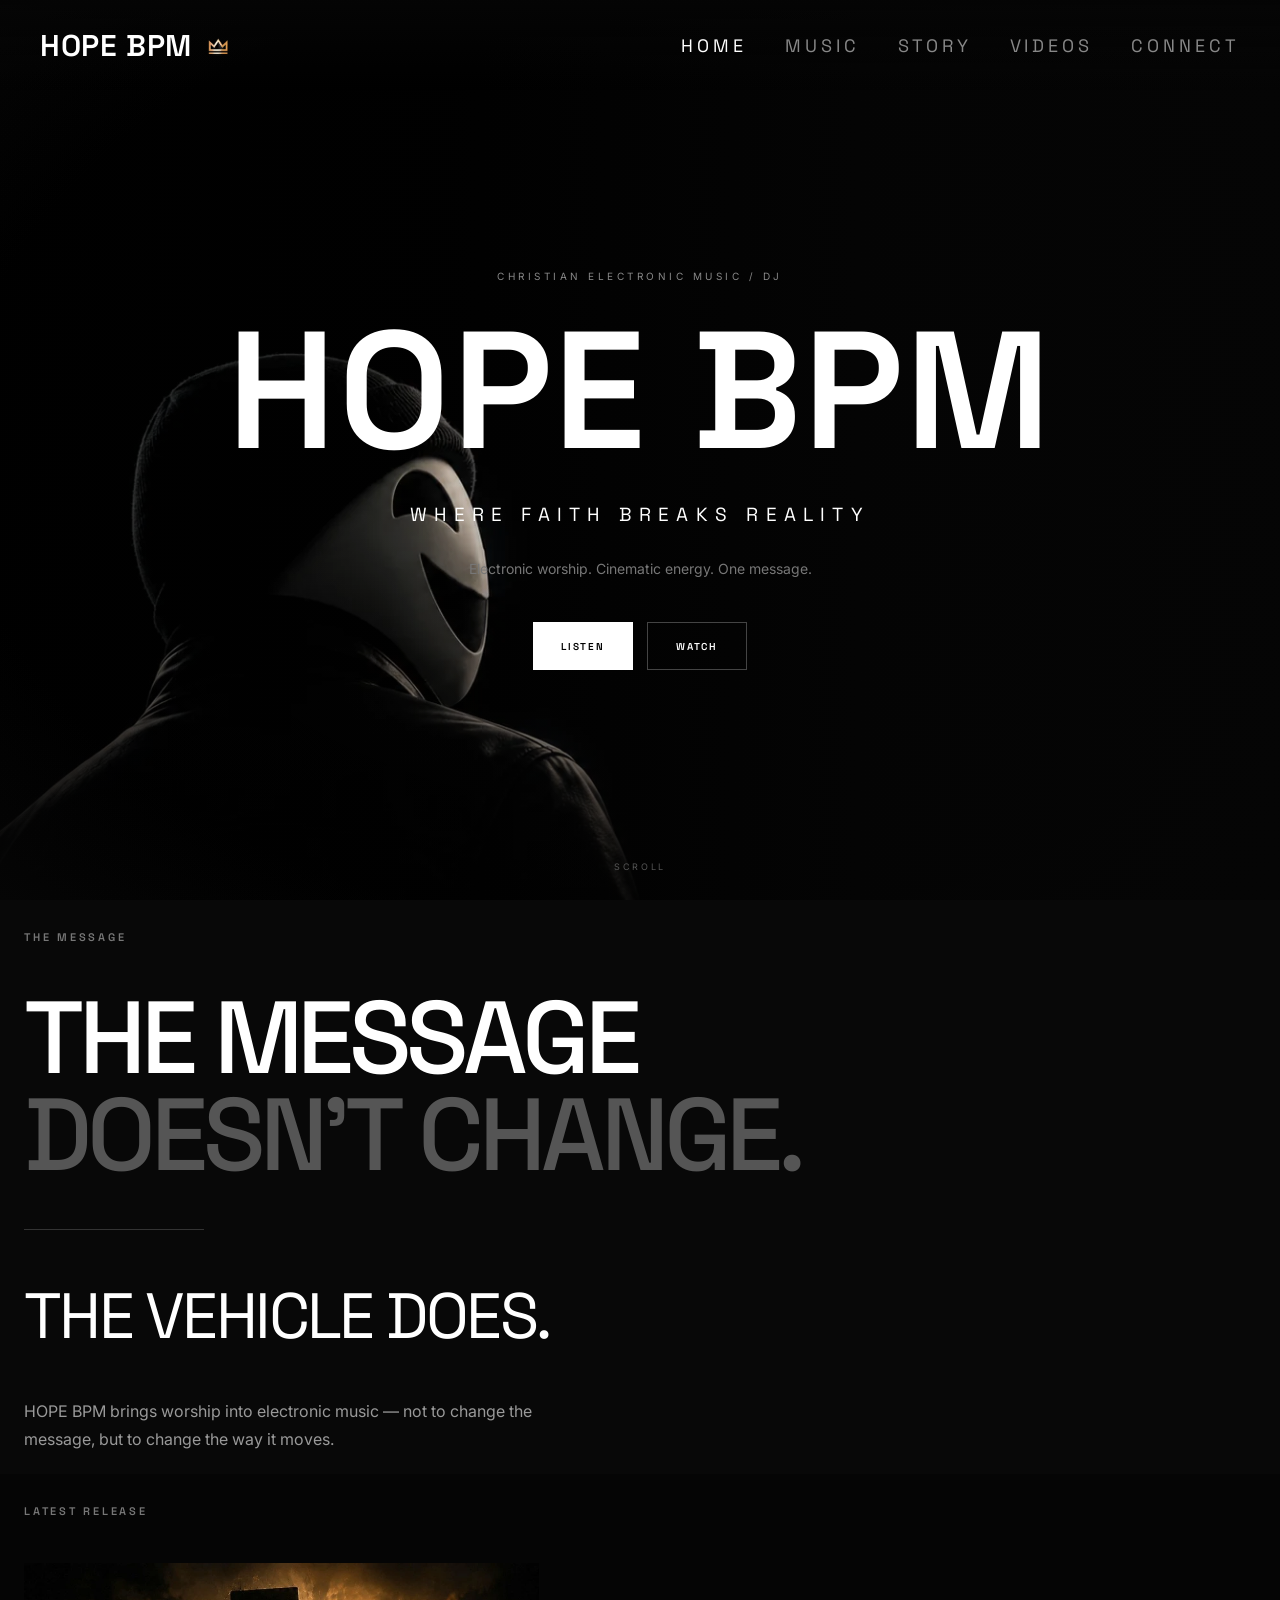
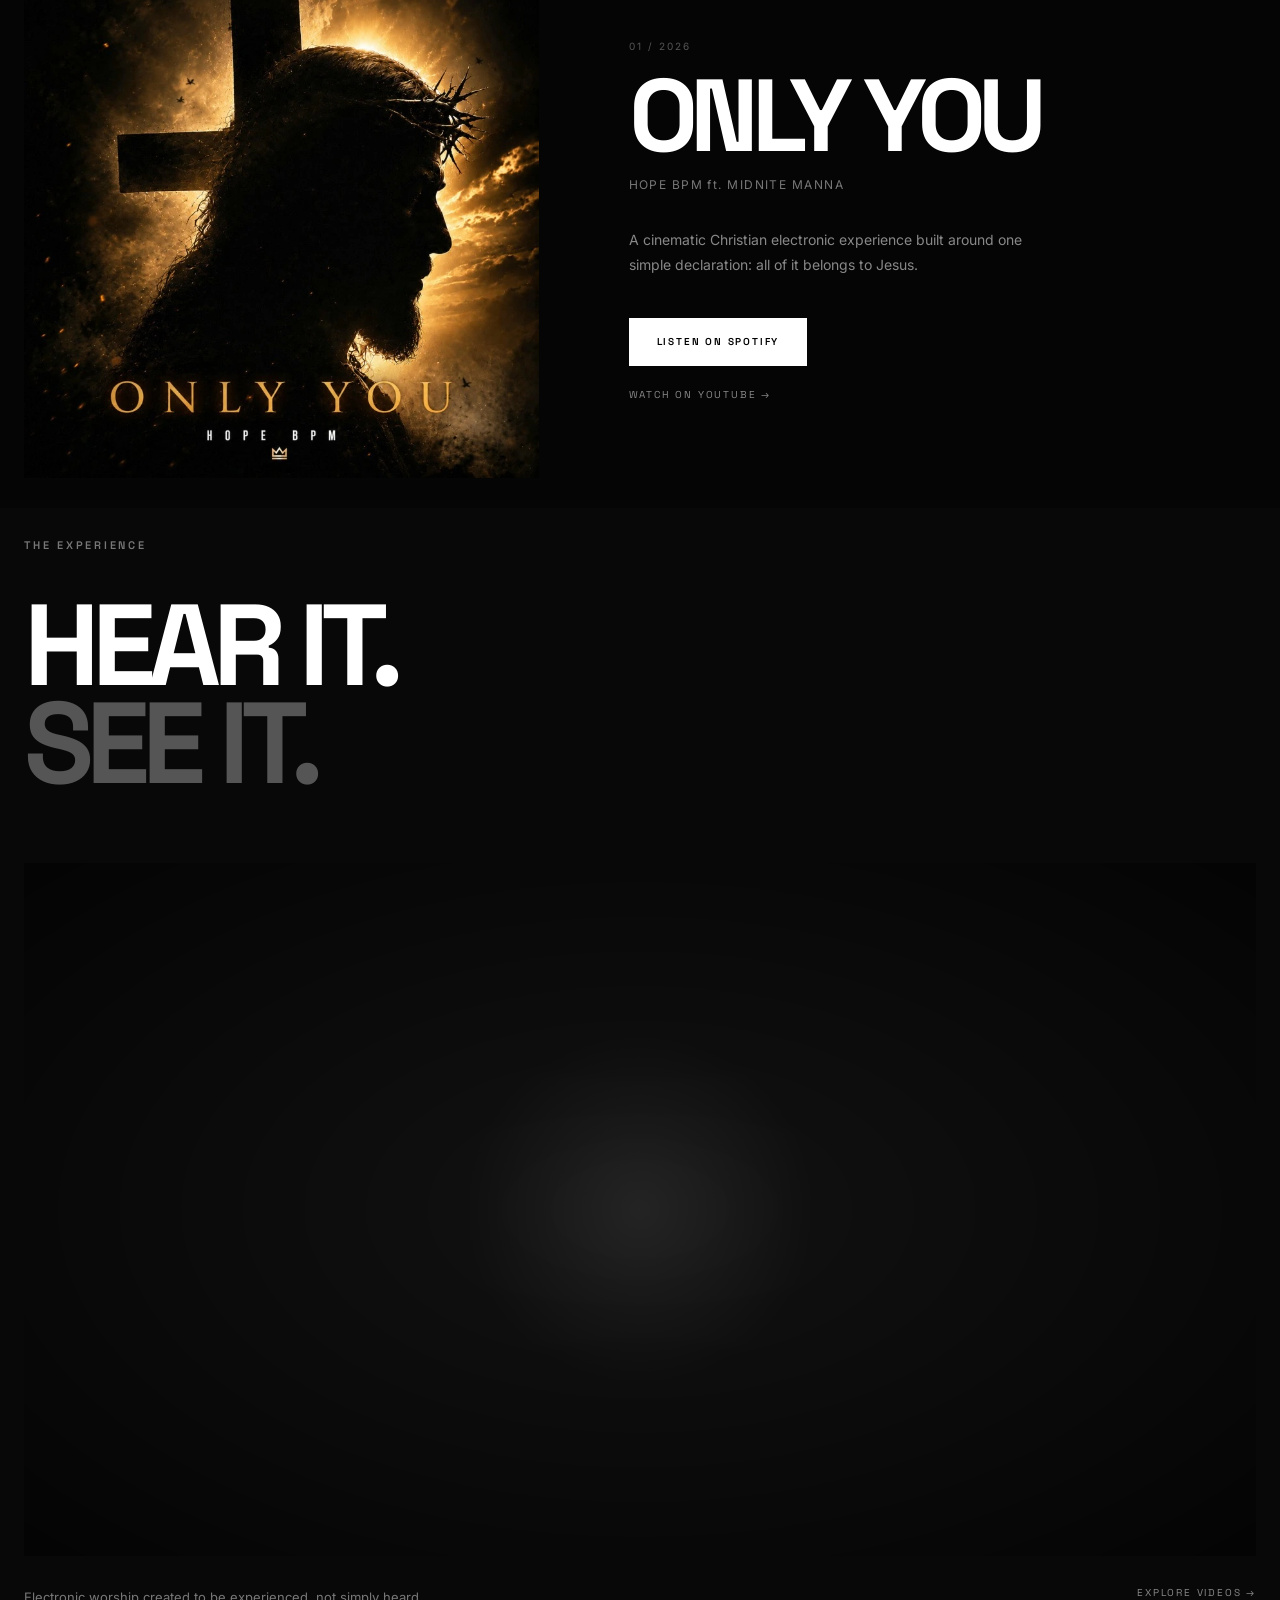
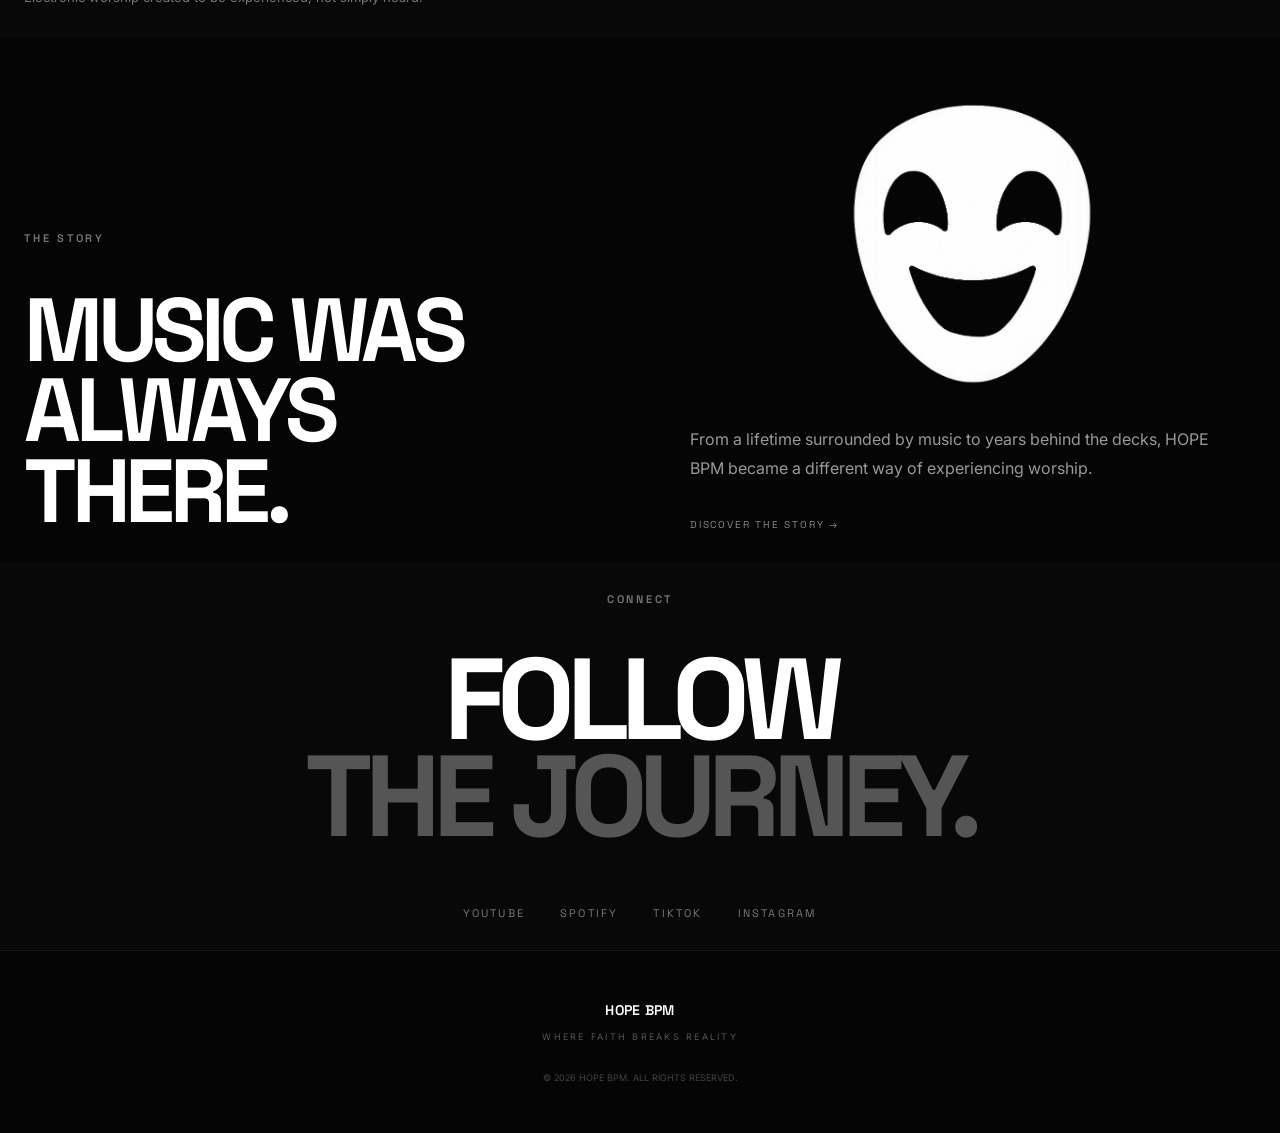
==== index.html @ 5310c04e "Update index.html" ====
<!DOCTYPE html>
<html lang="en">

<head>

    <meta charset="UTF-8">

    <meta name="viewport" content="width=device-width, initial-scale=1.0">

    <title>HOPE BPM | Christian Electronic Music & DJ</title>

    <meta
        name="description"
        content="HOPE BPM is a Christian electronic music artist and DJ blending worship, house and cinematic electronic music. Where Faith Breaks Reality."
    >

    <meta
        name="robots"
        content="index, follow"
    >

    <link
        rel="canonical"
        href="https://hopebpm.pages.dev/"
    >


    <!-- =====================================================
         OPEN GRAPH
         ===================================================== -->

    <meta
        property="og:title"
        content="HOPE BPM | Where Faith Breaks Reality"
    >

    <meta
        property="og:description"
        content="Christian electronic music, worship and house music by HOPE BPM."
    >

    <meta
        property="og:type"
        content="website"
    >

    <meta
        property="og:url"
        content="https://hopebpm.pages.dev/"
    >


    <!-- =====================================================
         TWITTER / X
         ===================================================== -->

    <meta
        name="twitter:card"
        content="summary_large_image"
    >

    <meta
        name="twitter:title"
        content="HOPE BPM | Where Faith Breaks Reality"
    >

    <meta
        name="twitter:description"
        content="Christian electronic music, worship and house music by HOPE BPM."
    >


    <!-- =====================================================
         CSS
         ===================================================== -->

    <link
        rel="stylesheet"
        href="css/style.css"
    >

</head>


<body>


    <!-- =====================================================
         NAVIGATION
         ===================================================== -->

    <header class="site-header">


<a
    href="/"
    class="logo"
    aria-label="HOPE BPM Home"
>
    HOPE BPM
    <img
        src="assets/hope-bpm-jesus-crown.webp"
        alt=""
        style="
            width:24px;
            height:24px;
            object-fit:contain;
            display:inline-block;
            vertical-align:middle;
            margin-left:6px;
        "
    >
</a>


        <button
            class="menu-toggle"
            aria-label="Open navigation"
            aria-expanded="false"
            type="button"
        >

            <span></span>
            <span></span>

        </button>


        <nav
            class="main-nav"
            aria-label="Main navigation"
        >

            <a
                href="/"
                class="active"
            >
                HOME
            </a>

            <a href="/music/">
                MUSIC
            </a>

            <a href="/story/">
                STORY
            </a>

            <a href="/videos/">
                VIDEOS
            </a>

            <a href="/connect/">
                CONNECT
            </a>

        </nav>

    </header>



    <main>


        <!-- =====================================================
             HERO
             ===================================================== -->

        <section class="hero">


            <img
                src="hope-bpm-hero.webp"
                alt="HOPE BPM masked electronic music artist"
                class="hero-visual"
            >


            <div
                class="hero-background"
                aria-hidden="true"
            ></div>


            <div class="hero-content">


                <p class="eyebrow">
                    CHRISTIAN ELECTRONIC MUSIC / DJ
                </p>


                <h1>
                    HOPE BPM
                </h1>


                <p class="tagline">
                    WHERE FAITH BREAKS REALITY
                </p>


                <p class="hero-description">
                    Electronic worship. Cinematic energy.
                    One message.
                </p>


                <div class="hero-buttons">


                    <!-- LISTEN -->

                    <a
                        href="/music/"
                        class="button button-primary"
                    >
                        LISTEN
                    </a>


                    <!-- WATCH -->

                    <a
                        href="/videos/"
                        class="button button-outline"
                    >
                        WATCH
                    </a>


                </div>


            </div>


            <div
                class="hero-scroll"
                aria-hidden="true"
            >
                SCROLL
            </div>


        </section>



        <!-- =====================================================
             MESSAGE
             ===================================================== -->

        <section
            class="message-section section"
            style="padding-top:30px; padding-bottom:20px;"
        >


            <div class="section-inner">


                <p class="section-label">
                    THE MESSAGE
                </p>


                <h2>

                    THE MESSAGE<br>

                    <span>
                        DOESN'T CHANGE.
                    </span>

                </h2>


                <div
                    class="message-line"
                    aria-hidden="true"
                ></div>


                <h3>
                    THE VEHICLE DOES.
                </h3>


                <p class="section-text">

                    HOPE BPM brings worship into electronic music —
                    not to change the message, but to change the way
                    it moves.

                </p>


            </div>


        </section>



        <!-- =====================================================
             LATEST RELEASE
             ===================================================== -->

        <section
            class="release-section section"
            style="padding-top:30px; padding-bottom:30px;"
        >


            <div class="section-inner">


                <p class="section-label">
                    LATEST RELEASE
                </p>


                <div class="release-grid">


                    <!-- ARTWORK -->

                    <div class="release-artwork">


                        <img
                            src="assets/only-you-cover.webp"
                            alt="Only You — HOPE BPM ft. Midnite Manna"
                            class="release-cover"
                        >


                    </div>



                    <!-- RELEASE INFORMATION -->

                    <div class="release-info">


                        <p class="release-number">
                            01 / 2026
                        </p>


                        <h2>
                            ONLY YOU
                        </h2>


                        <p class="artist">
                            HOPE BPM ft. MIDNITE MANNA
                        </p>


                        <p class="release-description">

                            A cinematic Christian electronic
                            experience built around one simple
                            declaration: all of it belongs to Jesus.

                        </p>


                        <div class="release-buttons">


                            <!-- SPOTIFY -->

                            <a
                                href="https://open.spotify.com/track/3G3CErrX5oCJAejgrnMX9i?si=aa01a2510d1143c2"
                                class="button button-primary"
                                target="_blank"
                                rel="noopener noreferrer"
                            >
                                LISTEN ON SPOTIFY
                            </a>


                            <!-- YOUTUBE -->

                            <a
                                href="https://youtu.be/Y-ALZx9-9PI?si=gQKbE9g3-M5BTqEZ"
                                class="text-link"
                                target="_blank"
                                rel="noopener noreferrer"
                            >
                                WATCH ON YOUTUBE →
                            </a>


                        </div>


                    </div>


                </div>


            </div>


        </section>



        <!-- =====================================================
             THE EXPERIENCE
             ===================================================== -->

        <section
            class="experience-section section"
            style="padding-top:30px; padding-bottom:30px;"
        >


            <div class="section-inner">


                <p class="section-label">
                    THE EXPERIENCE
                </p>


                <h2>

                    HEAR IT.<br>

                    <span>
                        SEE IT.
                    </span>

                </h2>


                <!-- YOUTUBE VIDEO -->

                <div class="video-placeholder">


                    <iframe
                        src="https://www.youtube.com/embed/hR-oKA18n1s"
                        title="HOPE BPM — Christian Electronic Music"
                        loading="lazy"
                        allow="accelerometer; autoplay; clipboard-write; encrypted-media; gyroscope; picture-in-picture; web-share"
                        allowfullscreen
                    ></iframe>


                </div>


                <div class="experience-footer">


                    <p>

                        Electronic worship created to be experienced,
                        not simply heard.

                    </p>


                    <a
                        href="/videos/"
                        class="text-link"
                    >
                        EXPLORE VIDEOS →
                    </a>


                </div>


            </div>


        </section>



        <!-- =====================================================
             STORY
             ===================================================== -->

        <section
            class="story-section section"
            style="padding-top:30px; padding-bottom:30px;"
        >


            <div class="section-inner story-inner">


                <div>


                    <p class="section-label">
                        THE STORY
                    </p>


                    <h2>

                        MUSIC WAS<br>
                        ALWAYS THERE.

                    </h2>


                </div>



                <div>
<!-- HOPE BPM MASK -->

<div style="text-align:center; margin:30px 0;">

    <a
        href="https://hopebpm.pages.dev/story/"
        style="display:inline-block;"
    >

        <img
            src="assets/hope-bpm-mask.webp"
            alt="HOPE BPM — Where Faith Breaks Reality"
            style="
                display:block;
                width:min(250px,45vw);
                height:auto;
                margin:0 auto;
            "
        >

    </a>

</div>

                    <p class="section-text">

                        From a lifetime surrounded by music to years
                        behind the decks, HOPE BPM became a different
                        way of experiencing worship.

                    </p>


                    <a
                        href="/story/"
                        class="text-link"
                    >
                        DISCOVER THE STORY →
                    </a>


                </div>


            </div>


        </section>



        <!-- =====================================================
             CONNECT
             ===================================================== -->

        <section
            class="connect-section section"
            style="padding-top:30px; padding-bottom:30px;"
        >


            <div class="section-inner connect-inner">


                <p class="section-label">
                    CONNECT
                </p>


                <h2>

                    FOLLOW<br>

                    <span>
                        THE JOURNEY.
                    </span>

                </h2>


                <div class="social-links">


                    <!-- YOUTUBE -->

                    <a
                        href="https://www.youtube.com/@HOPEBPM"
                        target="_blank"
                        rel="noopener noreferrer"
                    >
                        YOUTUBE
                    </a>


                    <!-- SPOTIFY -->

                    <a
                        href="https://open.spotify.com/artist/2x2V0sMJoxNYOZyzeQEmHp?si=khXUYtJ6Tge4dI5YdxrxMQ"
                        target="_blank"
                        rel="noopener noreferrer"
                    >
                        SPOTIFY
                    </a>


                    <!-- TIKTOK -->

                    <a
                        href="https://www.tiktok.com/@hopebpm"
                        target="_blank"
                        rel="noopener noreferrer"
                    >
                        TIKTOK
                    </a>


                    <!-- INSTAGRAM -->

                    <a
                        href="https://www.instagram.com/hopebpm"
                        target="_blank"
                        rel="noopener noreferrer"
                    >
                        INSTAGRAM
                    </a>


                </div>


            </div>


        </section>


    </main>



    <!-- =====================================================
         FOOTER
         ===================================================== -->

    <footer class="site-footer">


        <div class="footer-logo">
            HOPE BPM
        </div>


        <p>
            WHERE FAITH BREAKS REALITY
        </p>


        <span>
            © 2026 HOPE BPM. ALL RIGHTS RESERVED.
        </span>


    </footer>



    <!-- =====================================================
         JAVASCRIPT
         ===================================================== -->

    <script src="js/main.js"></script>


</body>

</html>
---- css/style.css ----
/* =========================================================
   HOPE BPM — V1
   WHERE FAITH BREAKS REALITY
   ========================================================= */


/* =========================================================
   FONTS
   ========================================================= */

@import url('https://fonts.googleapis.com/css2?family=Inter:wght@300;400;500;600;700;800&family=Space+Grotesk:wght@300;400;500;600;700&display=swap');


/* =========================================================
   RESET
   ========================================================= */

* {
    margin: 0;
    padding: 0;
    box-sizing: border-box;
}

html {
    scroll-behavior: smooth;
}

body {
    background: #050505;
    color: #ffffff;
    font-family: "Inter", sans-serif;
    overflow-x: hidden;
}

img {
    max-width: 100%;
    display: block;
}

a {
    color: inherit;
    text-decoration: none;
}

button {
    font-family: inherit;
}


/* =========================================================
   VARIABLES
   ========================================================= */

:root {

    --black: #050505;
    --white: #ffffff;
    --gray: #9a9a9a;
    --dark-gray: #151515;

    --max-width: 1280px;

    --spacing-section: clamp(100px, 12vw, 190px);

    /* Universal web font */
    --brand-font: "Space Grotesk", sans-serif;
}


/* =========================================================
   BRAND
   ========================================================= */

.brand-name {

    font-family: var(--brand-font);

    font-weight: 600;

    letter-spacing: 0.02em;

    text-transform: uppercase;
}


/* =========================================================
   GLOBAL SECTIONS
   ========================================================= */

.section {

    padding: var(--spacing-section) 24px;

}

.section-inner {

    width: min(100%, var(--max-width));

    margin: 0 auto;

}

.section-label {

    font-family: "Space Grotesk", sans-serif;

    font-size: 11px;

    letter-spacing: 0.25em;

    font-weight: 600;

    color: #777;

    margin-bottom: 45px;

}

.section-text {

    max-width: 520px;

    color: #999;

    font-size: 16px;

    line-height: 1.8;

}


/* =========================================================
   HEADER
   ========================================================= */

.site-header {

    position: fixed;

    top: 0;
    left: 0;

    width: 100%;

    height: 90px;

    padding: 0 40px;

    display: flex;

    align-items: center;

    justify-content: space-between;

    z-index: 1000;

    background:
        linear-gradient(
            to bottom,
            rgba(5,5,5,0.85),
            transparent
        );
}


/* LOGO */

.logo {

    font-family: var(--brand-font);

    font-size: 30px;

    font-weight: 600;

    letter-spacing: 0.02em;

    white-space: nowrap;

}


/* NAVIGATION */

.main-nav {

    display: flex;

    gap: 38px;

}

.main-nav a {

    font-family: "Space Grotesk", sans-serif;

    font-size: 18px;

    letter-spacing: 0.22em;

    color: #888;

    transition:
        color 0.3s ease,
        opacity 0.3s ease;

}

.main-nav a:hover,
.main-nav a.active {

    color: #ffffff;

}


/* =========================================================
   MOBILE MENU
   ========================================================= */

.menu-toggle {

    display: none;

    background: none;

    border: none;

    cursor: pointer;

}

.menu-toggle span {

    display: block;

    width: 25px;

    height: 1px;

    background: white;

    margin: 6px 0;

}


/* =========================================================
   HERO
   ========================================================= */

.hero {

    position: relative;

    min-height: 100vh;

    display: flex;

    align-items: center;

    justify-content: center;

    text-align: center;

    overflow: hidden;

    background: #050505;

}


/* =========================================================
   HERO IMAGE
   ========================================================= */

.hero-visual {

    position: absolute;

    top: 0;
    left: 0;

    width: 100%;
    height: 100%;

    object-fit: cover;

    object-position: left center;

    z-index: 0;

    opacity: 0.95;

    pointer-events: none;

}


/* =========================================================
   HERO OVERLAY
   ========================================================= */

.hero-background {

    position: absolute;

    inset: 0;

    z-index: 1;

    background:

        linear-gradient(
            90deg,
            rgba(5,5,5,0.05) 0%,
            rgba(5,5,5,0.15) 35%,
            rgba(5,5,5,0.82) 68%,
            rgba(5,5,5,0.98) 100%
        ),

        radial-gradient(
            ellipse at center,
            transparent 20%,
            rgba(0,0,0,0.75) 75%,
            #050505 100%
        );

    pointer-events: none;

}


/* =========================================================
   HERO CONTENT
   ========================================================= */

.hero-content {

    position: relative;

    z-index: 3;

    padding: 120px 20px 80px;

}

.eyebrow {

    font-size: 10px;

    letter-spacing: 0.35em;

    color: #888;

    margin-bottom: 30px;

}


/* =========================================================
   HERO WORDMARK
   ========================================================= */

.hero h1 {

    font-family: "Space Grotesk", sans-serif;

    font-size: clamp(70px, 13vw, 180px);

    line-height: 0.95;

    letter-spacing: 0.01em;

    font-weight: 600;

    text-transform: uppercase;

}


/* =========================================================
   HERO TAGLINE
   ========================================================= */

.tagline {

    margin-top: 32px;

    font-family: "Space Grotesk", sans-serif;

    font-size: clamp(13px, 1.6vw, 19px);

    letter-spacing: 0.38em;

    font-weight: 400;

}

.hero-description {

    margin: 30px auto 0;

    max-width: 440px;

    color: #777;

    font-size: 14px;

    line-height: 1.7;

}


/* =========================================================
   HERO BUTTONS
   ========================================================= */

.hero-buttons {

    display: flex;

    justify-content: center;

    gap: 14px;

    margin-top: 42px;

}

.button {

    display: inline-flex;

    align-items: center;

    justify-content: center;

    min-height: 48px;

    padding: 0 28px;

    font-family: "Space Grotesk", sans-serif;

    font-size: 10px;

    font-weight: 600;

    letter-spacing: 0.18em;

    transition:
        background 0.3s ease,
        color 0.3s ease,
        border 0.3s ease,
        transform 0.3s ease;

}

.button:hover {

    transform: translateY(-2px);

}

.button-primary {

    background: white;

    color: black;

}

.button-primary:hover {

    background: #dddddd;

}

.button-outline {

    border: 1px solid #444;

    color: white;

}

.button-outline:hover {

    border-color: white;

}


/* =========================================================
   HERO SCROLL
   ========================================================= */

.hero-scroll {

    position: absolute;

    bottom: 28px;

    left: 50%;

    transform: translateX(-50%);

    font-size: 9px;

    letter-spacing: 0.3em;

    color: #555;

    z-index: 4;

}


/* =========================================================
   MESSAGE
   ========================================================= */

.message-section {

    background: #080808;

}

.message-section h2 {

    font-family: "Space Grotesk", sans-serif;

    font-size: clamp(48px, 8vw, 110px);

    line-height: 0.95;

    letter-spacing: -0.05em;

    font-weight: 500;

}

.message-section h2 span {

    color: #555;

}

.message-line {

    width: 100%;

    max-width: 180px;

    height: 1px;

    background: #333;

    margin: 45px 0;

}

.message-section h3 {

    font-family: "Space Grotesk", sans-serif;

    font-size: clamp(30px, 5vw, 65px);

    font-weight: 400;

    letter-spacing: -0.04em;

}

.message-section .section-text {

    margin-top: 40px;

}


/* =========================================================
   RELEASE
   ========================================================= */

.release-section {

    background: #050505;

}

.release-grid {

    display: grid;

    grid-template-columns: minmax(0, 0.82fr) minmax(0, 1fr);

    gap: 90px;

    align-items: center;

}

.release-artwork {

    width: 100%;

    aspect-ratio: 1 / 1;

    background: #111;

    overflow: hidden;

}
.release-cover {

    width: 100%;

    height: 100%;

    object-fit: cover;

    display: block;

}
.artwork-placeholder {

    width: 100%;

    height: 100%;

    display: flex;

    flex-direction: column;

    justify-content: flex-end;

    padding: 40px;

    background:

        radial-gradient(
            circle at 70% 30%,
            rgba(255,255,255,0.15),
            transparent 30%
        ),

        radial-gradient(
            circle at 30% 80%,
            rgba(255,255,255,0.06),
            transparent 40%
        ),

        #101010;

}

.artwork-placeholder span {

    font-family: "Space Grotesk", sans-serif;

    font-size: clamp(40px, 6vw, 80px);

    letter-spacing: -0.06em;

    font-weight: 600;

}

.artwork-placeholder small {

    margin-top: 10px;

    font-size: 9px;

    letter-spacing: 0.2em;

    color: #888;

}

.release-number {

    font-size: 10px;

    letter-spacing: 0.2em;

    color: #555;

    margin-bottom: 20px;

}

.release-info h2 {

    font-family: "Space Grotesk", sans-serif;

    font-size: clamp(60px, 8vw, 110px);

    line-height: 0.85;

    letter-spacing: -0.07em;

}

.artist {

    margin-top: 18px;

    font-size: 12px;

    letter-spacing: 0.12em;

    color: #777;

}

.release-description {

    max-width: 430px;

    margin-top: 35px;

    color: #888;

    line-height: 1.8;

    font-size: 14px;

}

.release-buttons {

    display: flex;

    flex-direction: column;

    align-items: flex-start;

    gap: 22px;

    margin-top: 40px;

}

.text-link {

    font-family: "Space Grotesk", sans-serif;

    font-size: 10px;

    letter-spacing: 0.18em;

    color: #888;

    transition: color 0.3s ease;

}

.text-link:hover {

    color: white;

}


/* =========================================================
   EXPERIENCE
   ========================================================= */

.experience-section {

    background: #080808;

}

.experience-section h2 {

    font-family: "Space Grotesk", sans-serif;

    font-size: clamp(60px, 9vw, 120px);

    line-height: 0.85;

    letter-spacing: -0.07em;

}

.experience-section h2 span {

    color: #555;

}

.video-placeholder {

    position: relative;

    aspect-ratio: 16 / 9;

    margin-top: 70px;

    background:

        radial-gradient(
            circle at center,
            rgba(255,255,255,0.08),
            transparent 25%
        ),

        #111;

    display: flex;

    align-items: center;

    justify-content: center;

    overflow: hidden;

}
.video-placeholder iframe {

    position: absolute;

    inset: 0;

    width: 100%;

    height: 100%;

    border: 0;

}
.video-placeholder::after {

    content: "";

    position: absolute;

    inset: 0;

    background:

        radial-gradient(
            ellipse at center,
            transparent 10%,
            rgba(0,0,0,0.75)
        );

}

.play-button {

    position: relative;

    z-index: 2;

    width: 76px;

    height: 76px;

    border: 1px solid #666;

    border-radius: 50%;

    display: flex;

    align-items: center;

    justify-content: center;

    font-size: 18px;

    padding-left: 3px;

    transition: all 0.3s ease;

}

.video-placeholder:hover .play-button {

    border-color: white;

    transform: scale(1.08);

}

.video-placeholder p {

    position: absolute;

    bottom: 30px;

    left: 30px;

    z-index: 2;

    font-size: 9px;

    letter-spacing: 0.25em;

    color: #888;

}

.experience-footer {

    display: flex;

    justify-content: space-between;

    gap: 40px;

    margin-top: 30px;

}

.experience-footer p {

    max-width: 400px;

    color: #777;

    font-size: 13px;

    line-height: 1.7;

}


/* =========================================================
   STORY
   ========================================================= */

.story-section {

    background: #050505;

}

.story-inner {

    display: grid;

    grid-template-columns: 1fr 1fr;

    gap: 100px;

    align-items: end;

}

.story-section h2 {

    font-family: "Space Grotesk", sans-serif;

    font-size: clamp(50px, 7vw, 95px);

    line-height: 0.9;

    letter-spacing: -0.06em;

}

.story-section .text-link {

    display: inline-block;

    margin-top: 35px;

}


/* =========================================================
   CONNECT
   ========================================================= */

.connect-section {

    background: #080808;

    text-align: center;

}

.connect-inner {

    display: flex;

    flex-direction: column;

    align-items: center;

}

.connect-section h2 {

    font-family: "Space Grotesk", sans-serif;

    font-size: clamp(60px, 9vw, 120px);

    line-height: 0.85;

    letter-spacing: -0.07em;

}

.connect-section h2 span {

    color: #555;

}

.social-links {

    display: flex;

    flex-wrap: wrap;

    justify-content: center;

    gap: 35px;

    margin-top: 60px;

}

.social-links a {

    font-family: "Space Grotesk", sans-serif;

    font-size: 11px;

    letter-spacing: 0.2em;

    color: #777;

    transition: color 0.3s ease;

}

.social-links a:hover {

    color: white;

}


/* =========================================================
   FOOTER
   ========================================================= */

.site-footer {

    padding: 50px 24px;

    border-top: 1px solid #161616;

    text-align: center;

    background: #050505;

}

.footer-logo {

    font-family: var(--brand-font);

    font-weight: 600;

    font-size: 14px;

    letter-spacing: 0.02em;

}

.site-footer p {

    margin-top: 12px;

    font-size: 9px;

    letter-spacing: 0.25em;

    color: #555;

}

.site-footer span {

    display: block;

    margin-top: 30px;

    font-size: 9px;

    color: #444;

}


/* =========================================================
   MOBILE
   ========================================================= */

@media (max-width: 800px) {

    .site-header {

        height: 75px;

        padding: 0 20px;

    }

    .main-nav {

        position: fixed;

        top: 0;

        right: 0;

        width: 100%;

        height: 100vh;

        background: #050505;

        flex-direction: column;

        align-items: center;

        justify-content: center;

        gap: 24px;

        transform: translateX(100%);

        transition: transform 0.4s ease;

    }

    .main-nav.open {

        transform: translateX(0);

    }

    .main-nav a {

    font-family: "Space Grotesk", sans-serif;

    font-size: 35px;

    font-weight: 500;

    letter-spacing: 0.22em;

    color: #888;

}

    .menu-toggle {

        display: block;

        position: relative;

        z-index: 1100;

    }

    .hero {

        min-height: 100svh;

    }

    .hero-visual {

        object-position: 20% center;

        opacity: 0.55;

    }

    .hero-background {

        background:

            linear-gradient(
                180deg,
                rgba(5,5,5,0.25) 0%,
                rgba(5,5,5,0.65) 45%,
                rgba(5,5,5,0.96) 82%,
                #050505 100%
            );

    }

    .hero h1 {

        font-size: clamp(65px, 18vw, 120px);

        letter-spacing: 0.01em;

    }

    .tagline {

        font-size: 11px;

        letter-spacing: 0.22em;

    }

    .hero-buttons {

        flex-direction: column;

        width: min(260px, 100%);

        margin-left: auto;

        margin-right: auto;

    }

    .button {

        width: 100%;

    }

    .release-grid {

        grid-template-columns: 1fr;

        gap: 50px;

    }

    .release-info h2 {

        font-size: clamp(65px, 18vw, 100px);

    }

    .story-inner {

        grid-template-columns: 1fr;

        gap: 50px;

    }

    .experience-footer {

        flex-direction: column;

    }

    .social-links {

        flex-direction: column;

        gap: 28px;

    }

}


/* =========================================================
   ACCESSIBILITY
   ========================================================= */

@media (prefers-reduced-motion: reduce) {

    html {
        scroll-behavior: auto;
    }

    *,
    *::before,
    *::after {
        transition: none !important;
        animation: none !important;
    }

}
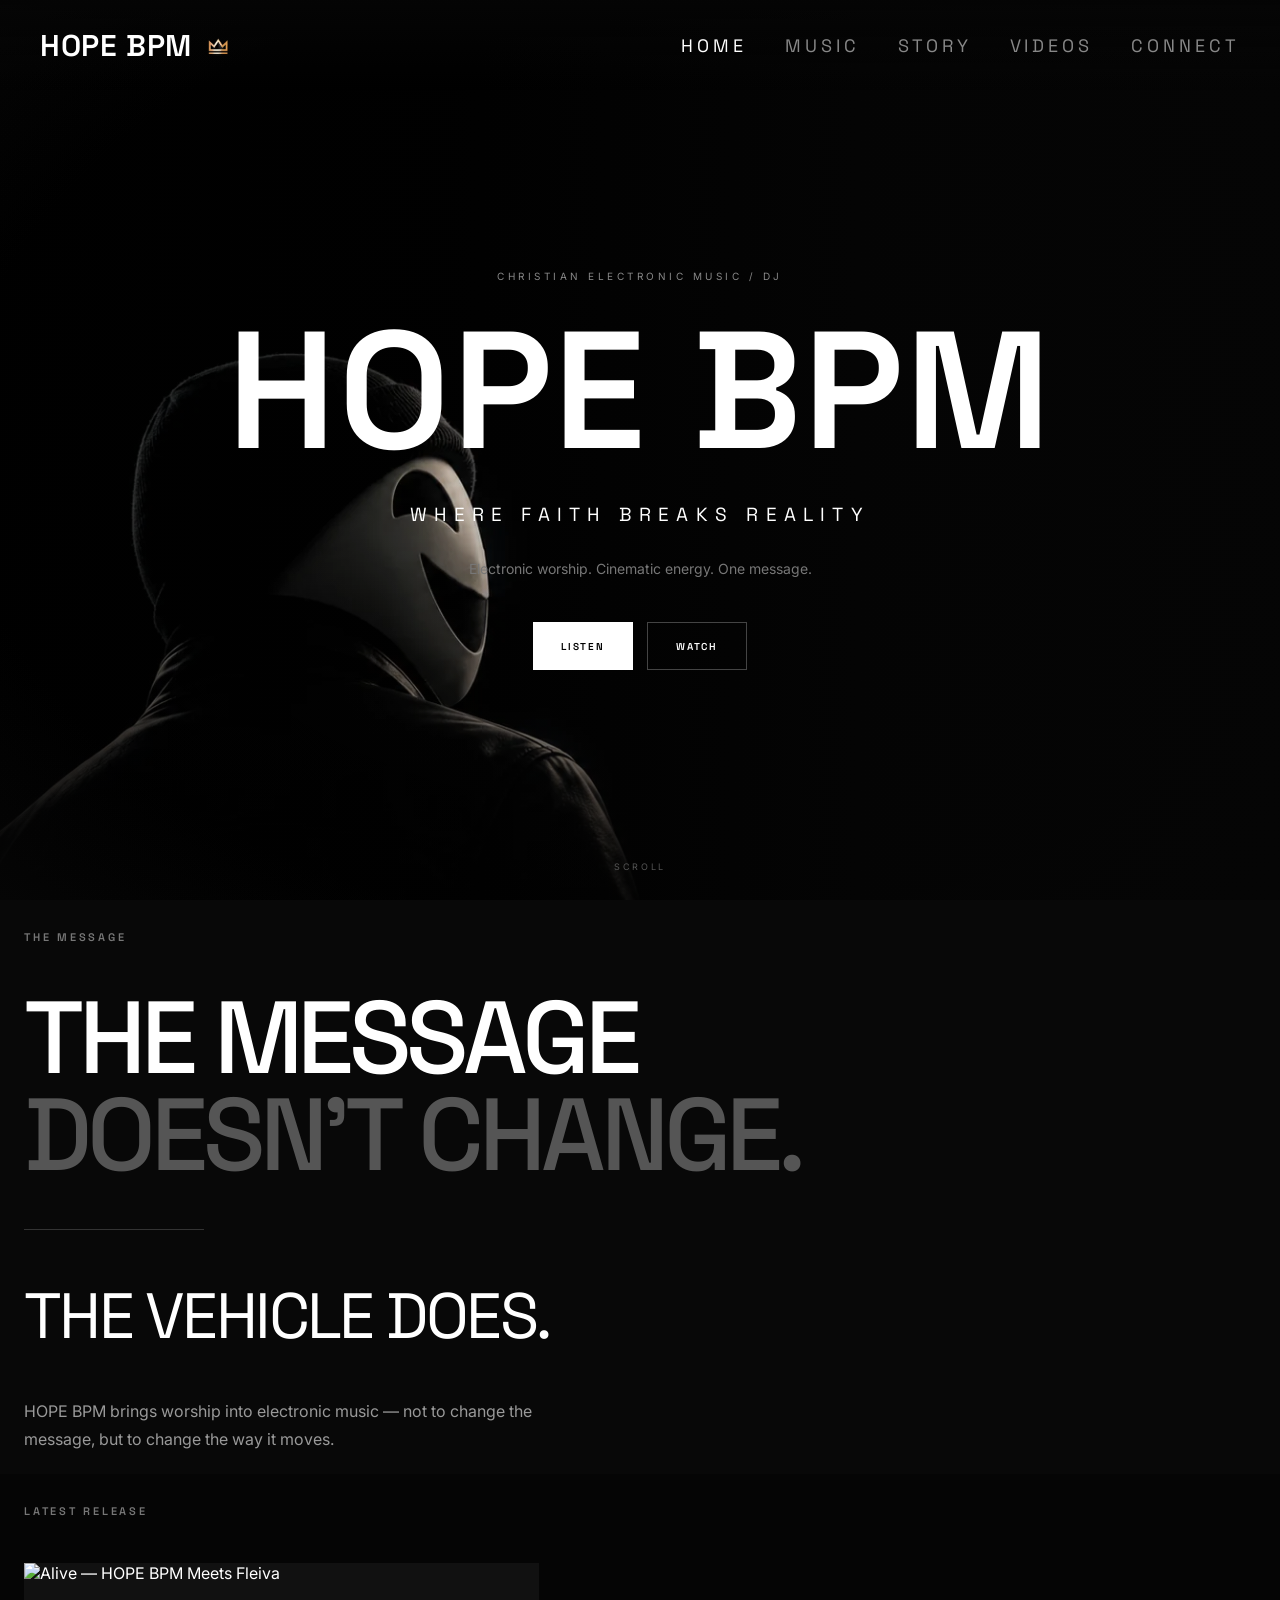
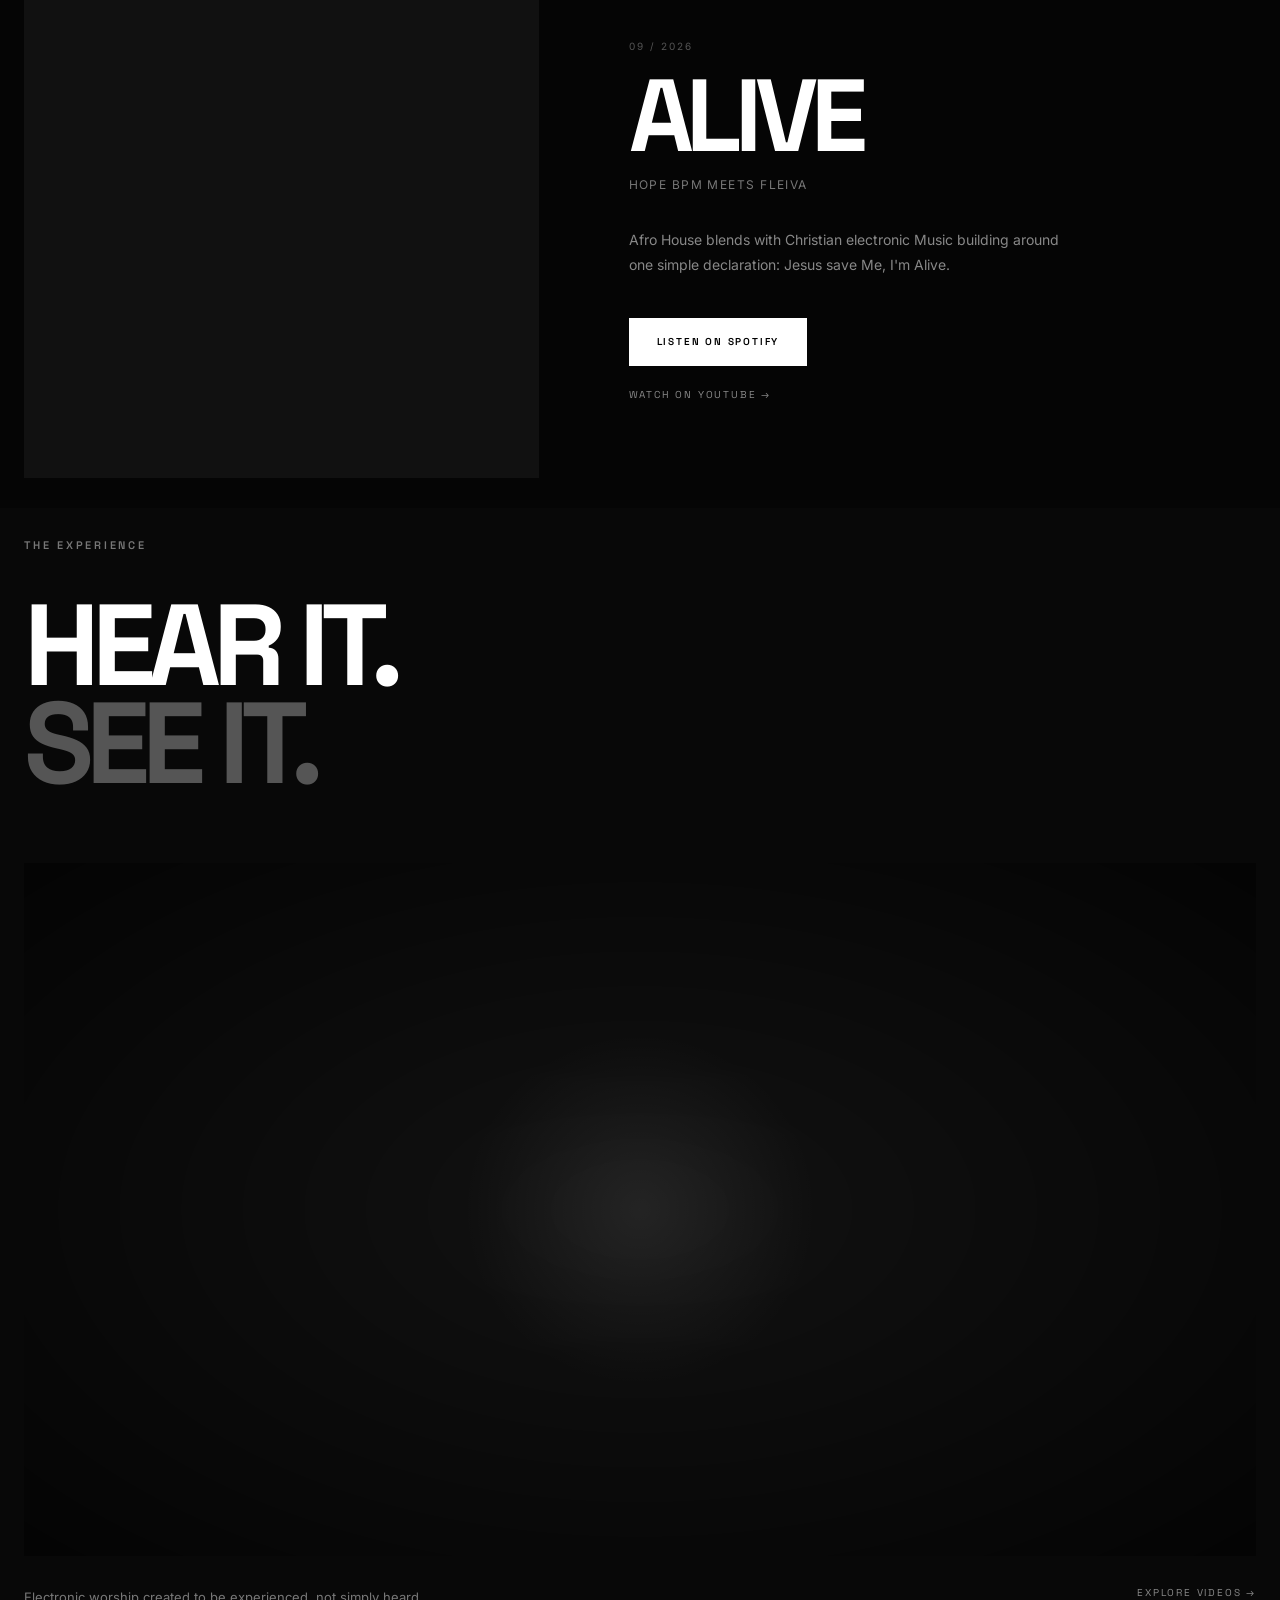
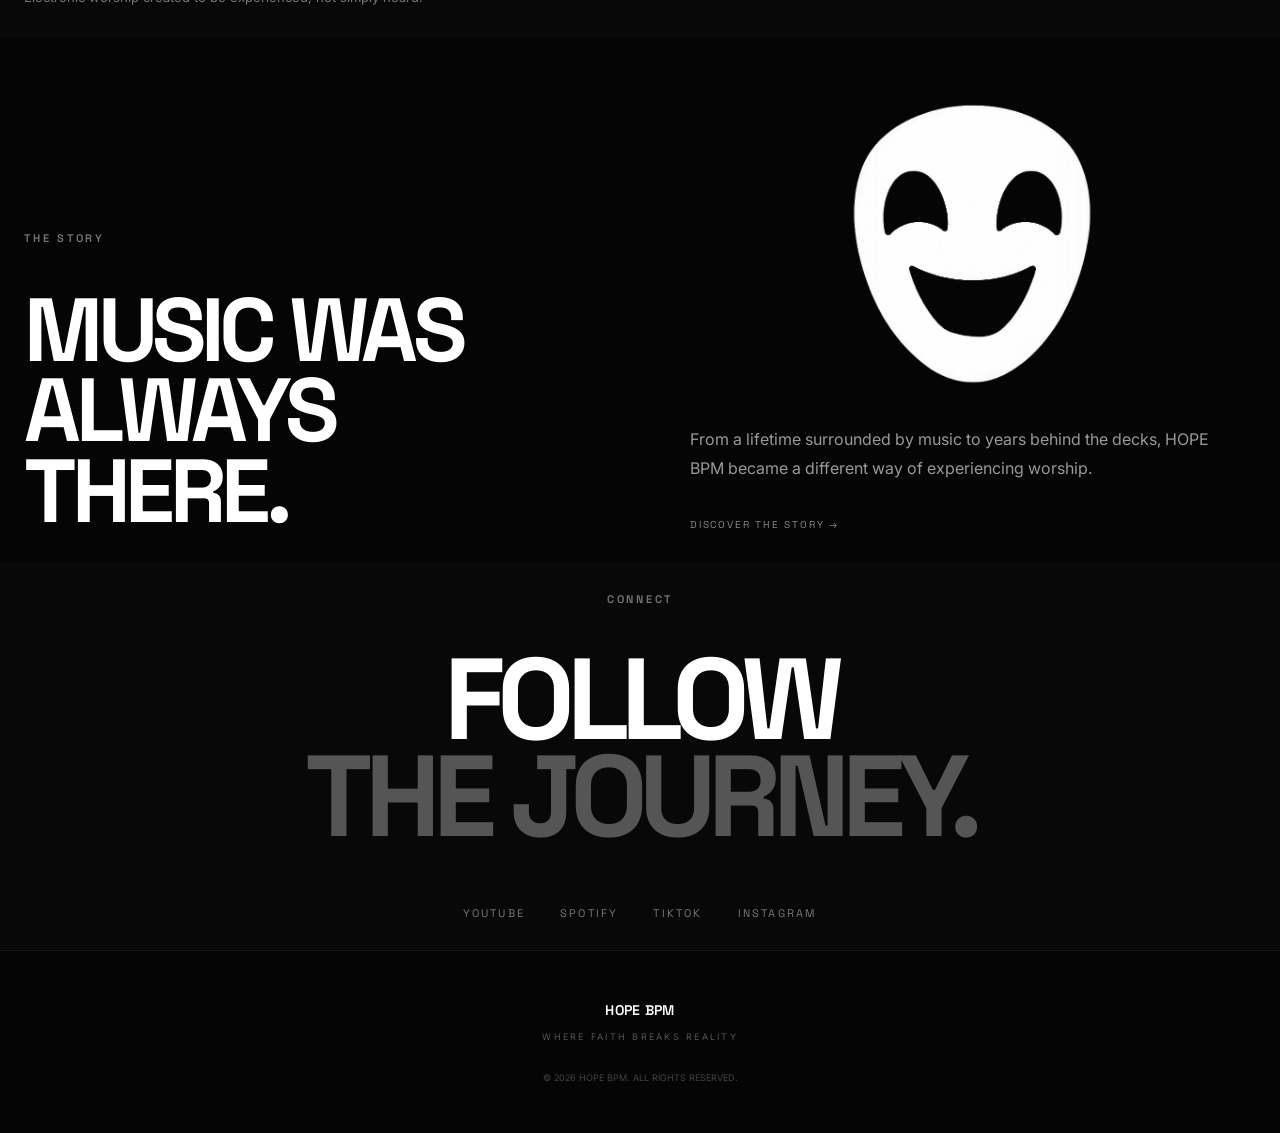
==== commit 53493ee6: "Update index.html" ====
--- a/index.html
+++ b/index.html
@@ -5,7 +5,29 @@
 
     <meta charset="UTF-8">
 
-    <meta name="viewport" content="width=device-width, initial-scale=1.0">
+    <!-- Google tag (gtag.js) -->
+    <script
+        async
+        src="https://www.googletagmanager.com/gtag/js?id=G-YR0CK2JCGE"
+    ></script>
+
+    <script>
+        window.dataLayer = window.dataLayer || [];
+
+        function gtag(){
+            dataLayer.push(arguments);
+        }
+
+        gtag('js', new Date());
+
+        gtag('config', 'G-YR0CK2JCGE');
+    </script>
+
+
+    <meta
+        name="viewport"
+        content="width=device-width, initial-scale=1.0"
+    >
 
     <title>HOPE BPM | Christian Electronic Music & DJ</title>
 
@@ -21,7 +43,7 @@
 
     <link
         rel="canonical"
-        href="https://hopebpm.pages.dev/"
+        href="https://hopebpm.com/"
     >
 
 
@@ -46,7 +68,7 @@
 
     <meta
         property="og:url"
-        content="https://hopebpm.pages.dev/"
+        content="https://hopebpm.com/"
     >
 
 
@@ -331,8 +353,8 @@
 
 
                         <img
-                            src="assets/only-you-cover.webp"
-                            alt="Only You — HOPE BPM ft. Midnite Manna"
+                            src="assets/alive-cover.webp"
+                            alt="Alive — HOPE BPM Meets Fleiva"
                             class="release-cover"
                         >
 
@@ -347,25 +369,25 @@
 
 
                         <p class="release-number">
-                            01 / 2026
+                            09 / 2026
                         </p>
 
 
                         <h2>
-                            ONLY YOU
+                            ALIVE
                         </h2>
 
 
                         <p class="artist">
-                            HOPE BPM ft. MIDNITE MANNA
+                            HOPE BPM MEETS FLEIVA
                         </p>
 
 
                         <p class="release-description">
 
-                            A cinematic Christian electronic
-                            experience built around one simple
-                            declaration: all of it belongs to Jesus.
+                            Afro House blends with Christian electronic
+                            Music building around one simple
+                            declaration: Jesus save Me, I'm Alive. 
 
                         </p>
 
@@ -376,7 +398,7 @@
                             <!-- SPOTIFY -->
 
                             <a
-                                href="https://open.spotify.com/track/3G3CErrX5oCJAejgrnMX9i?si=aa01a2510d1143c2"
+                                href="https://open.spotify.com/track/0D3OY5GhuSobU6rEQPrMAi?si=a2e81ee78c8c4950"
                                 class="button button-primary"
                                 target="_blank"
                                 rel="noopener noreferrer"
@@ -388,7 +410,7 @@
                             <!-- YOUTUBE -->
 
                             <a
-                                href="https://youtu.be/Y-ALZx9-9PI?si=gQKbE9g3-M5BTqEZ"
+                                href="https://youtu.be/7-0OzmNR3lU"
                                 class="text-link"
                                 target="_blank"
                                 rel="noopener noreferrer"
--- a/css/style.css
+++ b/css/style.css
@@ -1292,3 +1292,203 @@
     }
 
 }
+
+/* ==================================================
+   WHY THE MASK TEASER
+================================================== */
+
+.story-mask-teaser {
+    padding-top:80px;
+    padding-bottom:80px;
+    background:#080808;
+}
+
+
+.mask-teaser-grid {
+    display:grid;
+    grid-template-columns:minmax(280px,420px) 1fr;
+    gap:clamp(50px,9vw,140px);
+    align-items:center;
+}
+
+
+.mask-teaser-image {
+    width:100%;
+    max-width:420px;
+    overflow:hidden;
+}
+
+
+.mask-teaser-image img {
+    display:block;
+    width:100%;
+    height:auto;
+}
+
+
+.mask-teaser-copy {
+    max-width:650px;
+}
+
+
+.mask-teaser-copy .story-section-heading {
+    font-size:clamp(32px,4.5vw,55px);
+    color:#fff;
+}
+
+
+.mask-teaser-intro {
+    margin-top:30px;
+    font-family:'Space Grotesk',sans-serif;
+    font-size:clamp(28px,4vw,52px);
+    line-height:1.05;
+    letter-spacing:-.04em;
+    color:#777;
+}
+
+
+.mask-teaser-copy .text-link {
+    display:inline-block;
+    margin-top:40px;
+    font-size:clamp(18px,2vw,24px);
+}
+
+
+/* ==================================================
+   WHY THE MASK — MOBILE
+================================================== */
+
+@media (max-width:768px) {
+
+    .story-mask-teaser {
+        padding-top:60px;
+        padding-bottom:65px;
+    }
+
+
+    .mask-teaser-grid {
+        display:grid;
+        grid-template-columns:1fr;
+        gap:40px;
+    }
+
+
+    .mask-teaser-image {
+        width:100%;
+        max-width:100%;
+    }
+
+
+    .mask-teaser-copy {
+        width:100%;
+        max-width:100%;
+    }
+
+
+    /* ==============================================
+       WHY THE MASK?
+       MOBILE — LARGE + WHITE
+    ============================================== */
+
+    .mask-teaser-copy .story-section-heading,
+    .mask-teaser-copy h2.story-section-heading {
+        display:block !important;
+        width:100% !important;
+
+        font-family:'Space Grotesk',sans-serif !important;
+        font-size:56px !important;
+        line-height:.92 !important;
+        letter-spacing:-.06em !important;
+        font-weight:500 !important;
+
+        color:#fff !important;
+        opacity:1 !important;
+    }
+
+
+    /* ==============================================
+       INTRO
+    ============================================== */
+
+    .mask-teaser-intro {
+        margin-top:25px;
+        font-size:30px;
+        line-height:1.05;
+        color:#777;
+    }
+
+
+    /* ==============================================
+       READ THE STORY
+       MOBILE — MEDIUM
+    ============================================== */
+
+    .mask-teaser-copy .text-link,
+    .mask-teaser-copy a.text-link {
+        display:inline-block !important;
+
+        margin-top:32px !important;
+
+        font-family:'Space Grotesk',sans-serif !important;
+        font-size:24px !important;
+        line-height:1 !important;
+        font-weight:500 !important;
+
+        color:#fff !important;
+        opacity:1 !important;
+    }
+
+}
+/* ==============================================
+   THE WORLD BEHIND HOPE BPM
+   MOBILE — LARGE + WHITE
+============================================== */
+
+.world-teaser-copy h2 {
+    display:block !important;
+    width:100% !important;
+
+    font-family:'Space Grotesk',sans-serif !important;
+    font-size:56px !important;
+    line-height:.92 !important;
+    letter-spacing:-.06em !important;
+    font-weight:500 !important;
+
+    color:#fff !important;
+    opacity:1 !important;
+}
+
+
+/* ==============================================
+   INTRO
+============================================== */
+
+.world-teaser-intro {
+    margin-top:25px !important;
+    font-family:'Space Grotesk',sans-serif !important;
+    font-size:30px !important;
+    line-height:1.05 !important;
+    letter-spacing:-.04em !important;
+    color:#777 !important;
+}
+
+
+/* ==============================================
+   READ THE STORY
+   MOBILE — MEDIUM
+============================================== */
+
+.world-teaser-copy .text-link,
+.world-teaser-copy a.text-link {
+    display:inline-block !important;
+
+    margin-top:32px !important;
+
+    font-family:'Space Grotesk',sans-serif !important;
+    font-size:24px !important;
+    line-height:1 !important;
+    font-weight:500 !important;
+
+    color:#fff !important;
+    opacity:1 !important;
+}
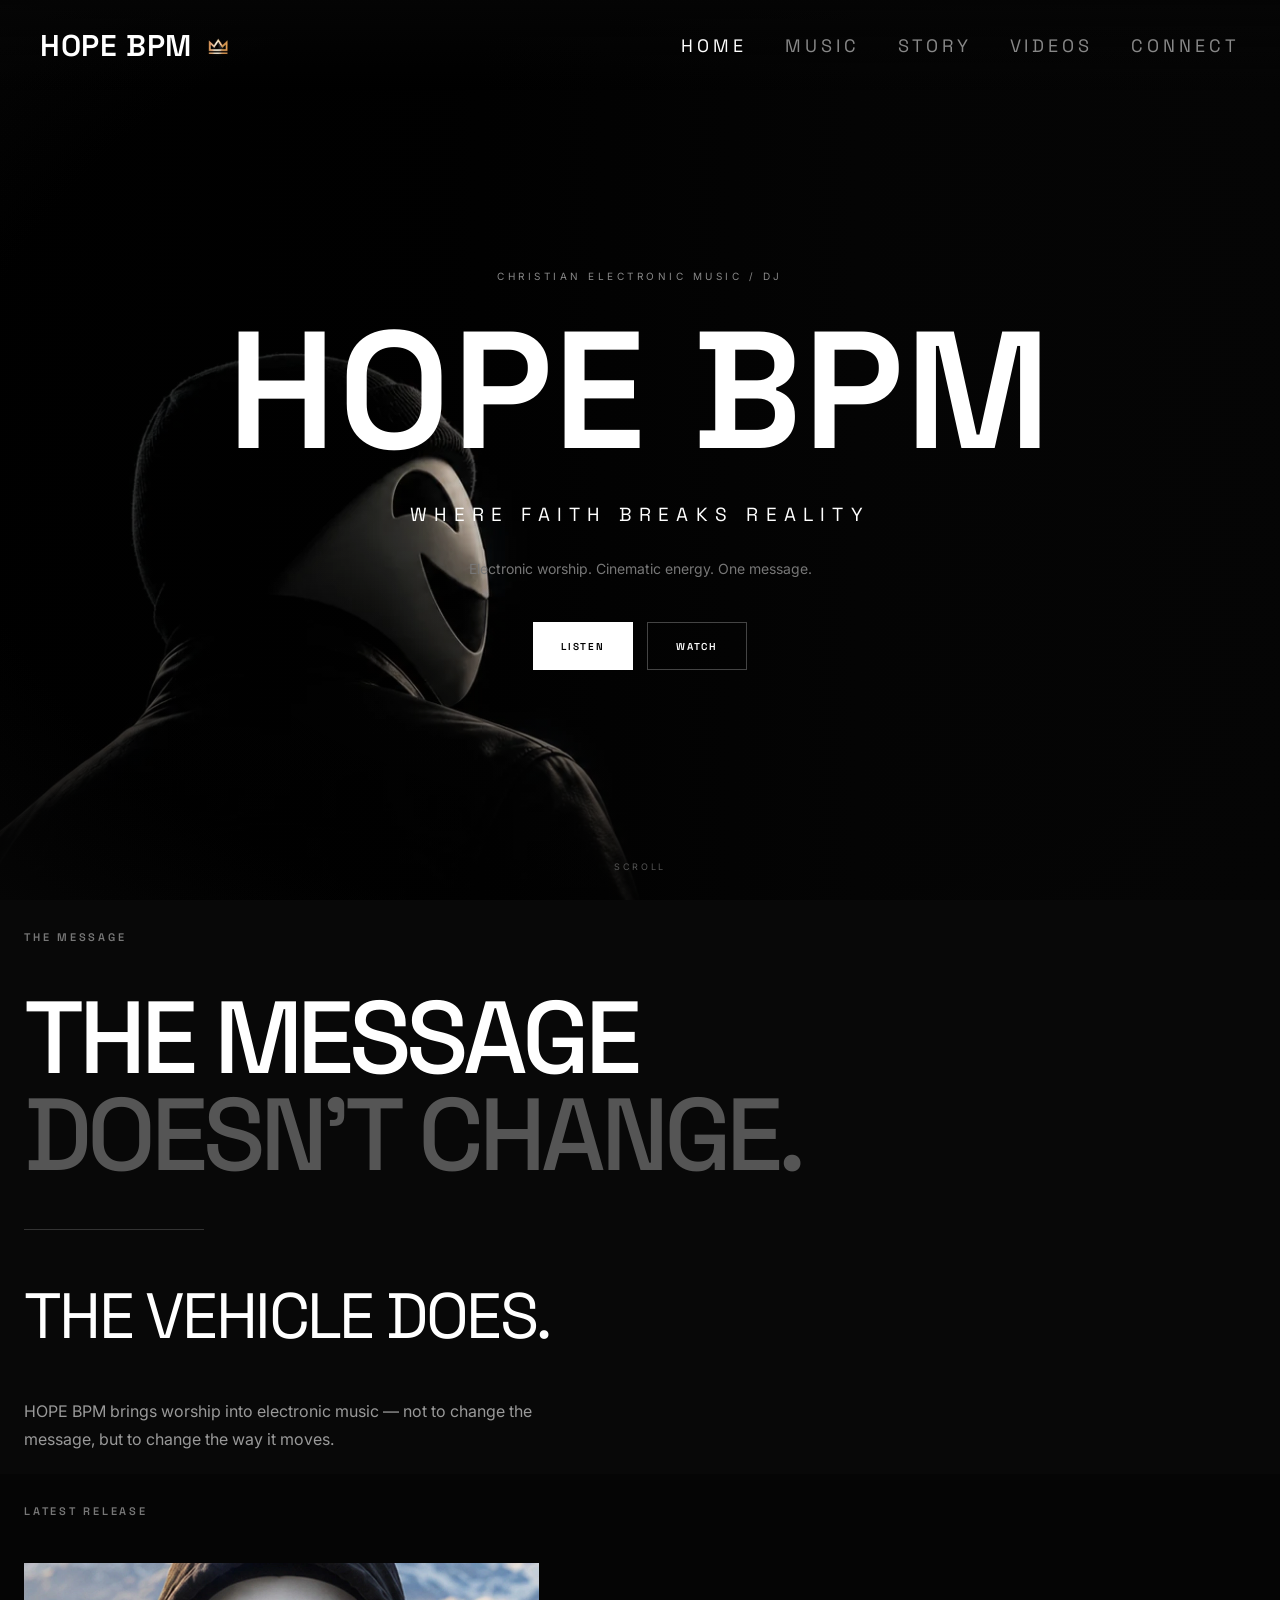
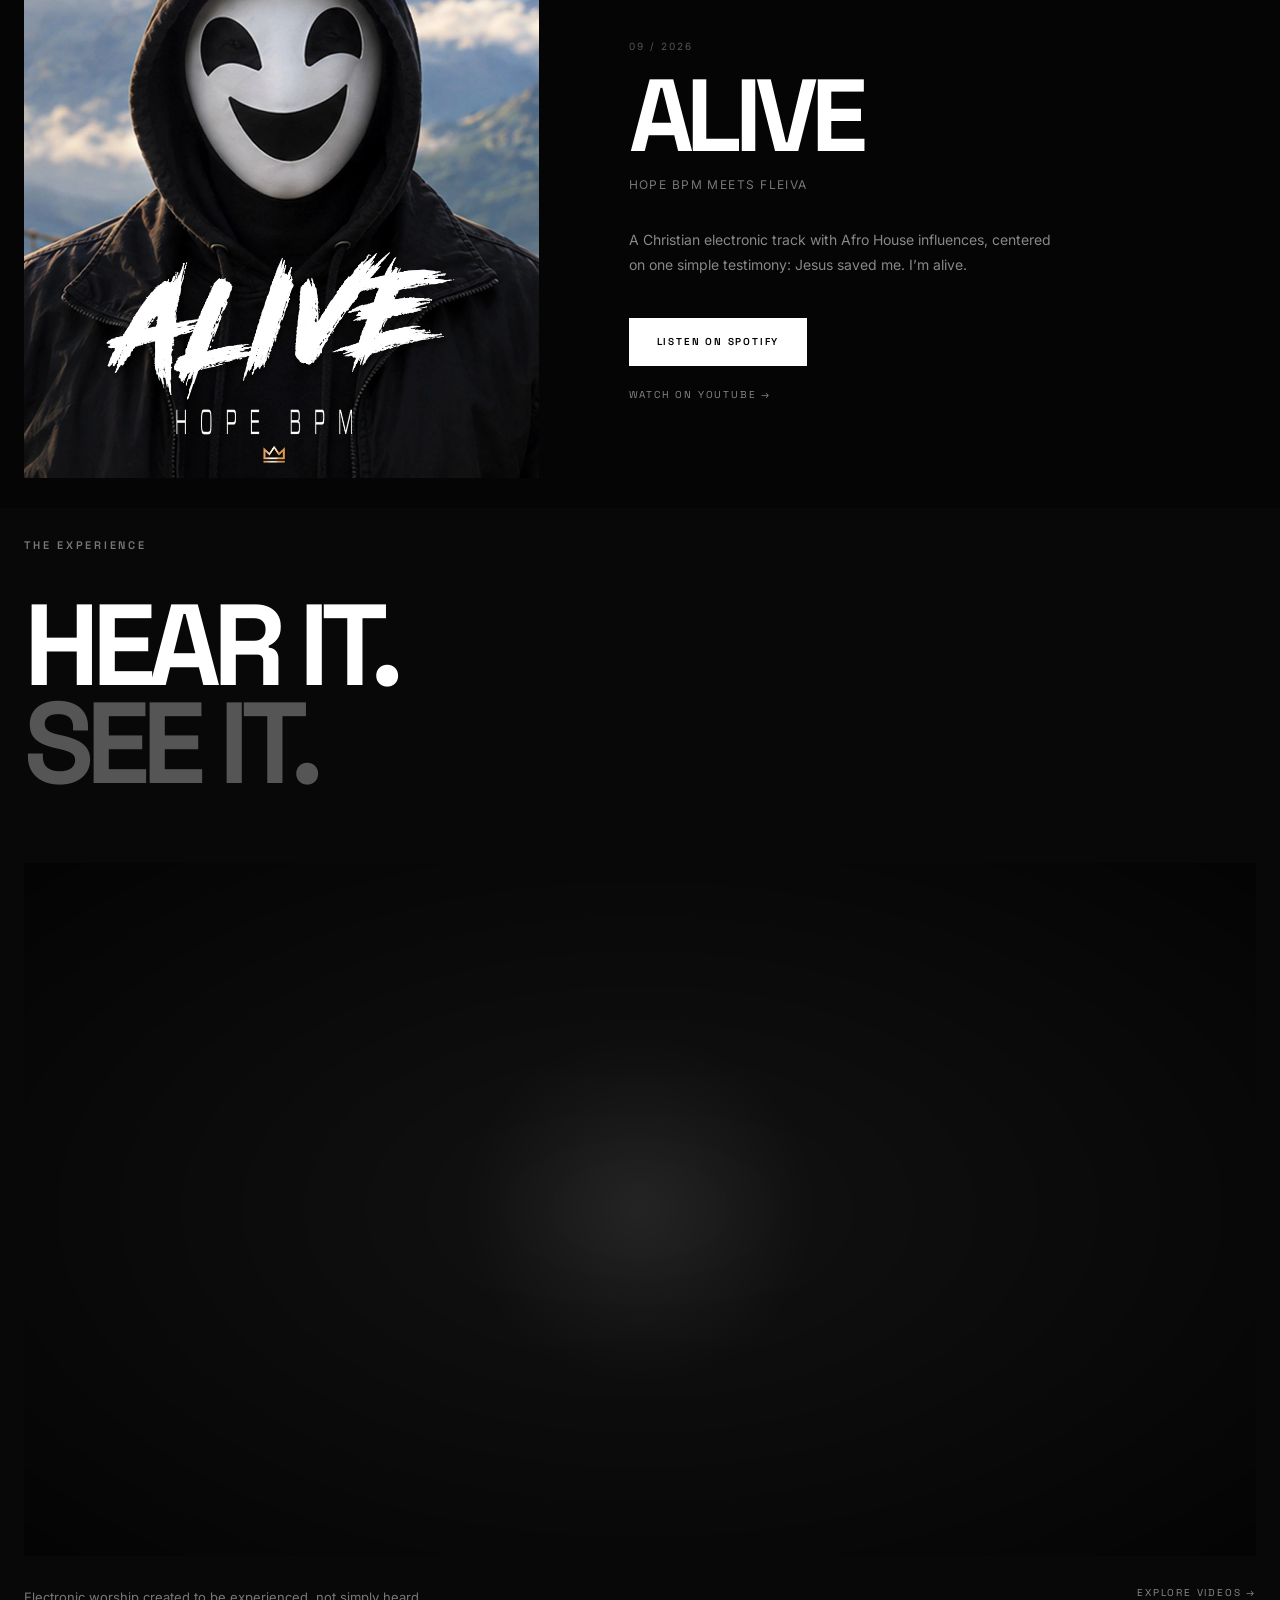
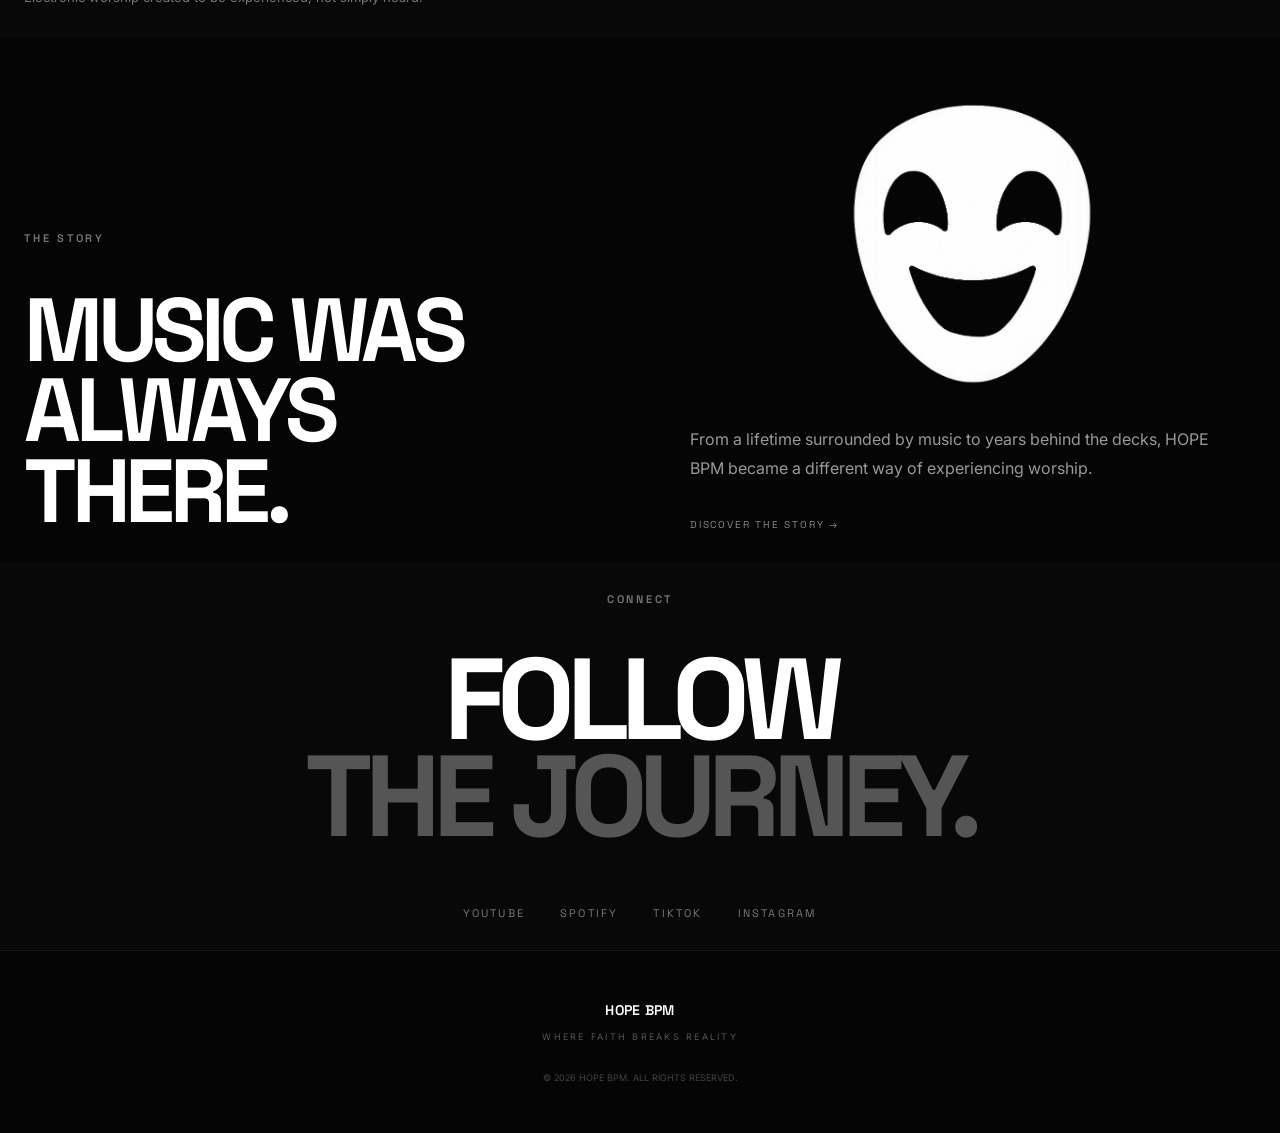
==== commit 7aa3b5db: "Update index.html" ====
--- a/index.html
+++ b/index.html
@@ -385,9 +385,9 @@
 
                         <p class="release-description">
 
-                            Afro House blends with Christian electronic
-                            Music building around one simple
-                            declaration: Jesus save Me, I'm Alive. 
+                            A Christian electronic track with Afro House influences, 
+                            centered on one simple testimony: 
+                            Jesus saved me. I’m alive.
 
                         </p>
 
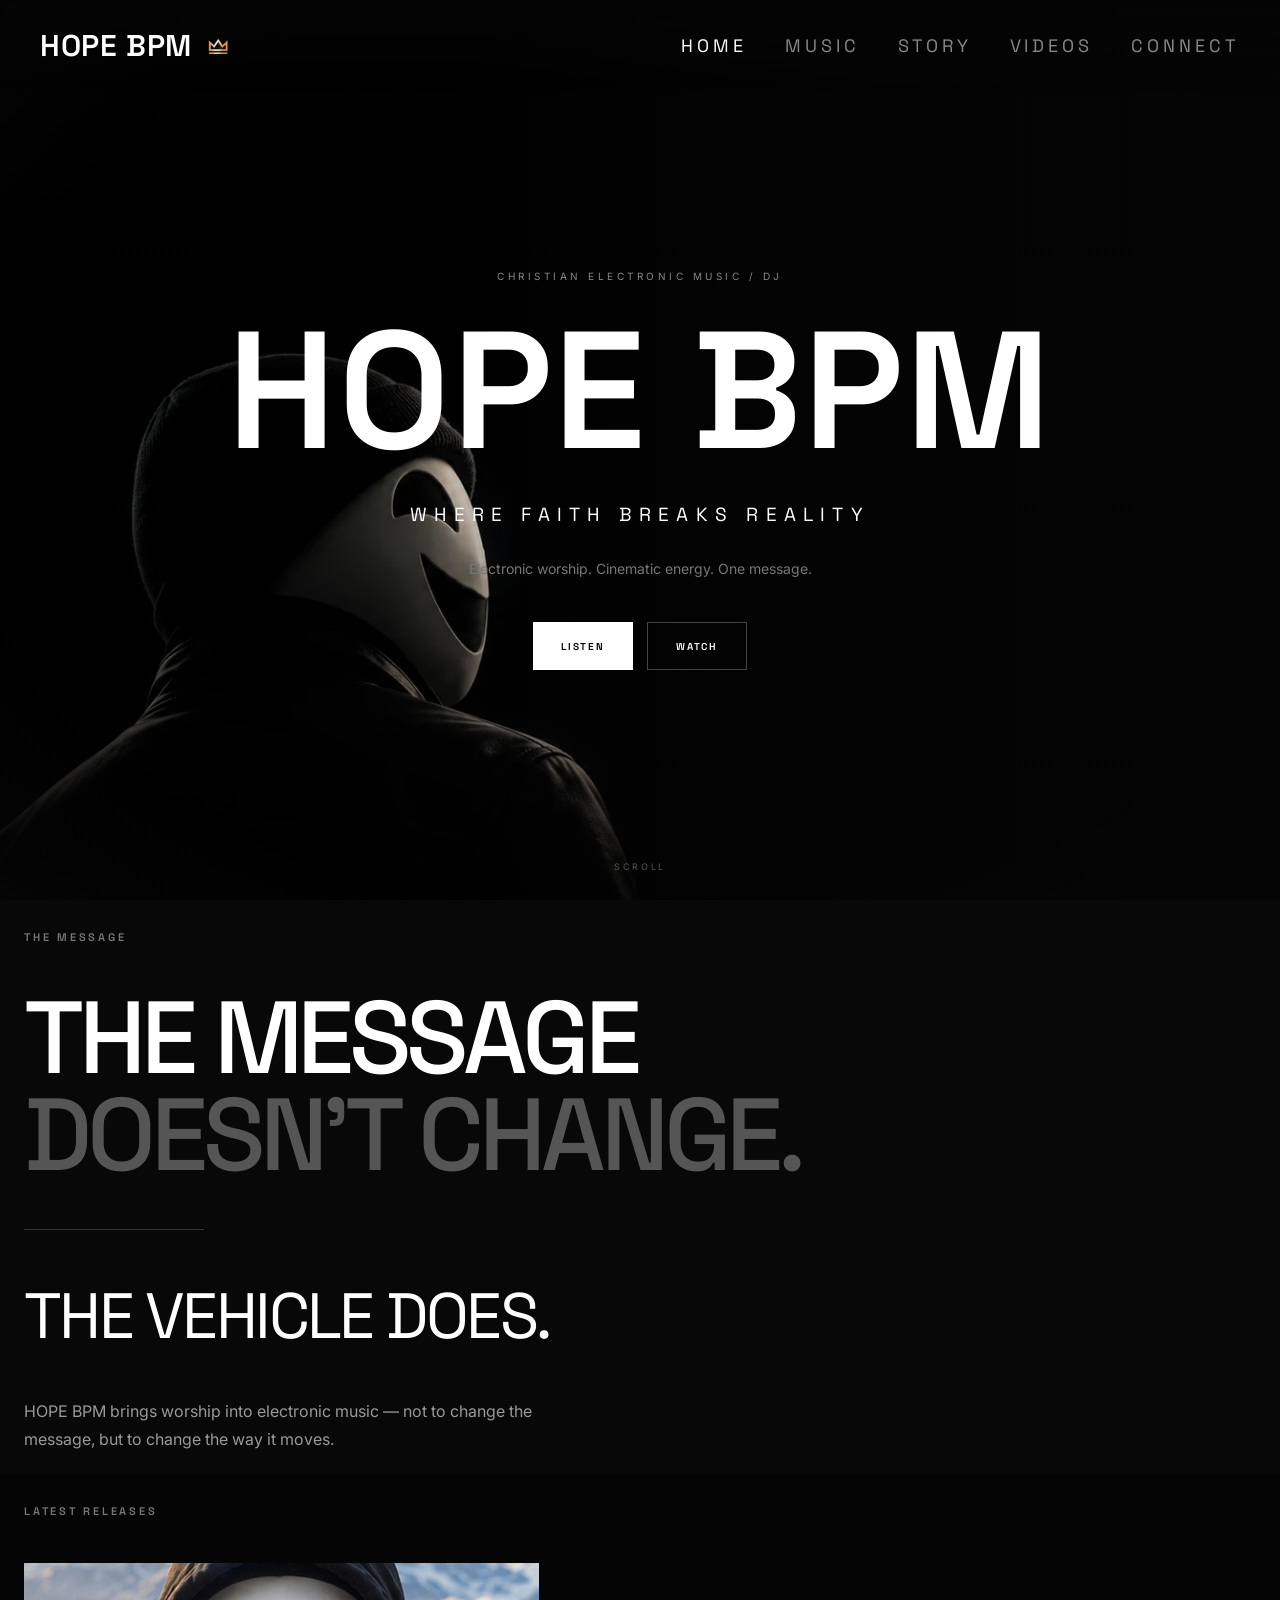
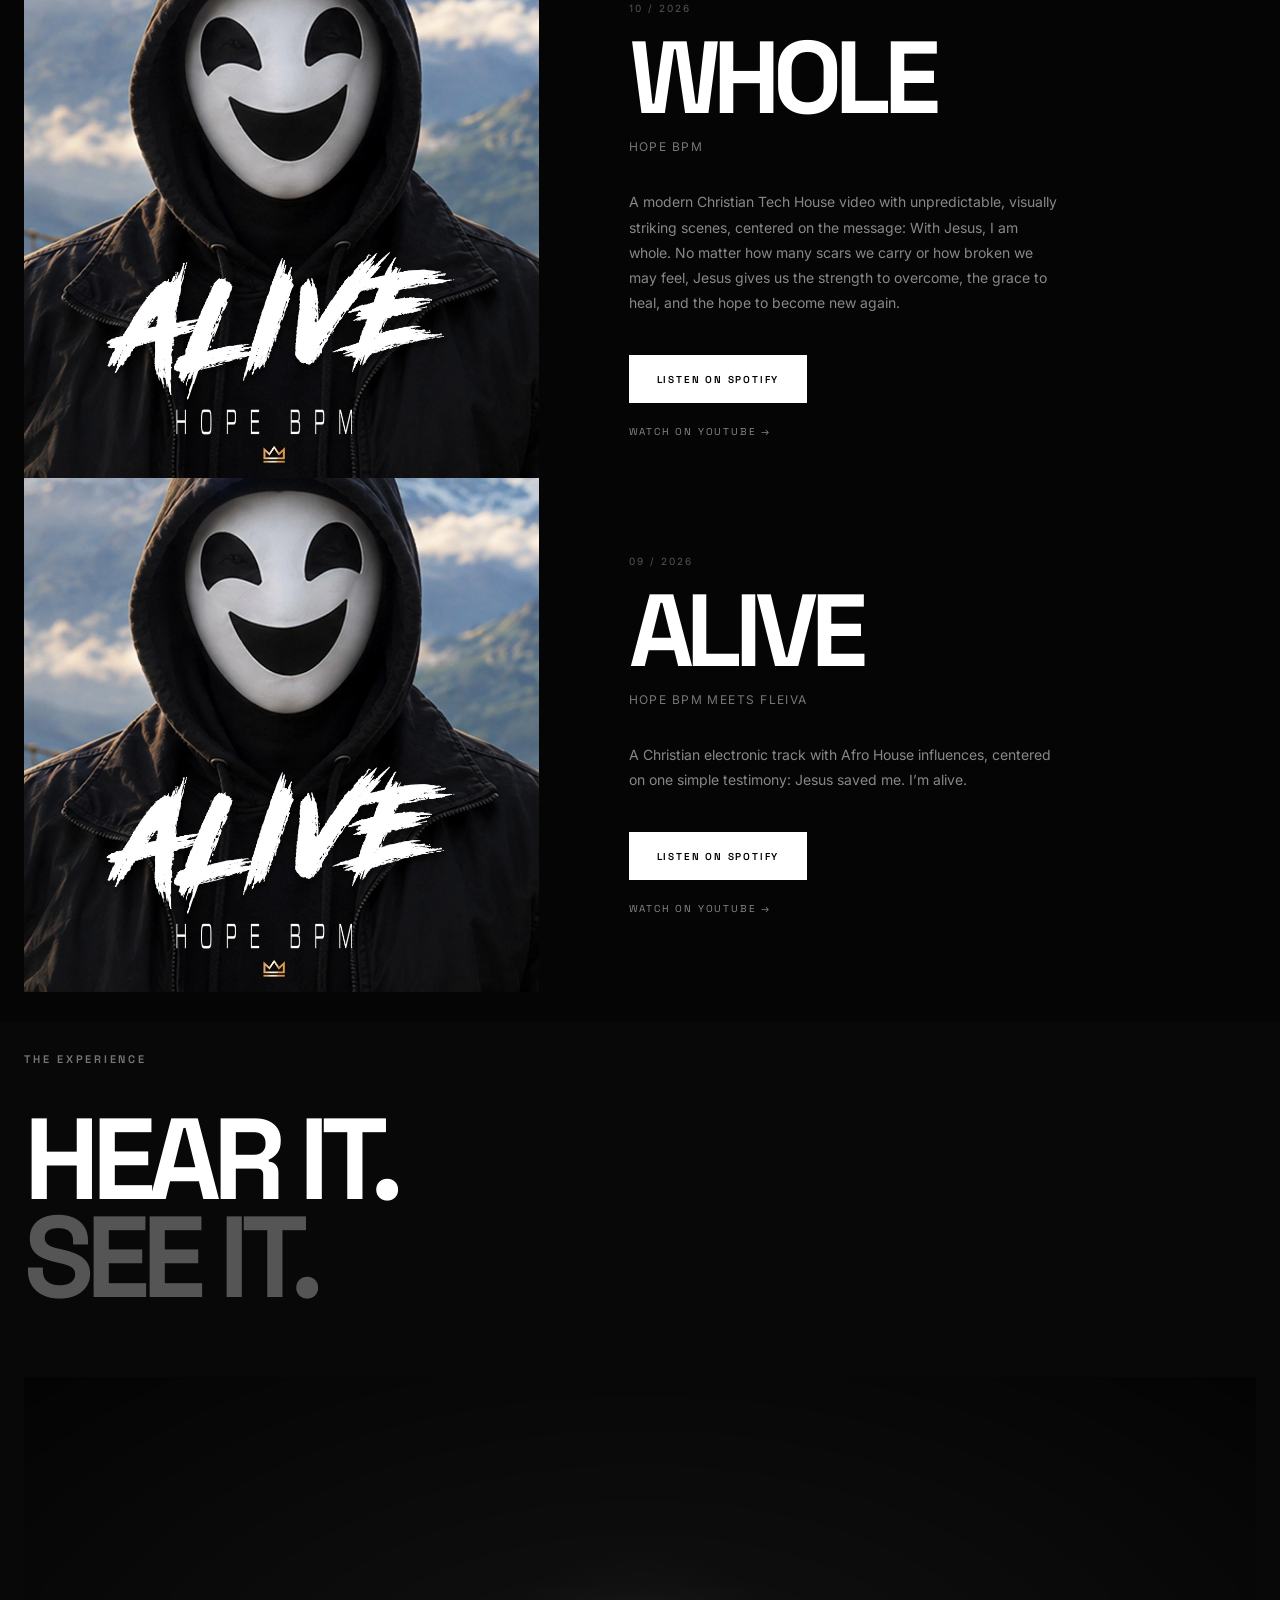
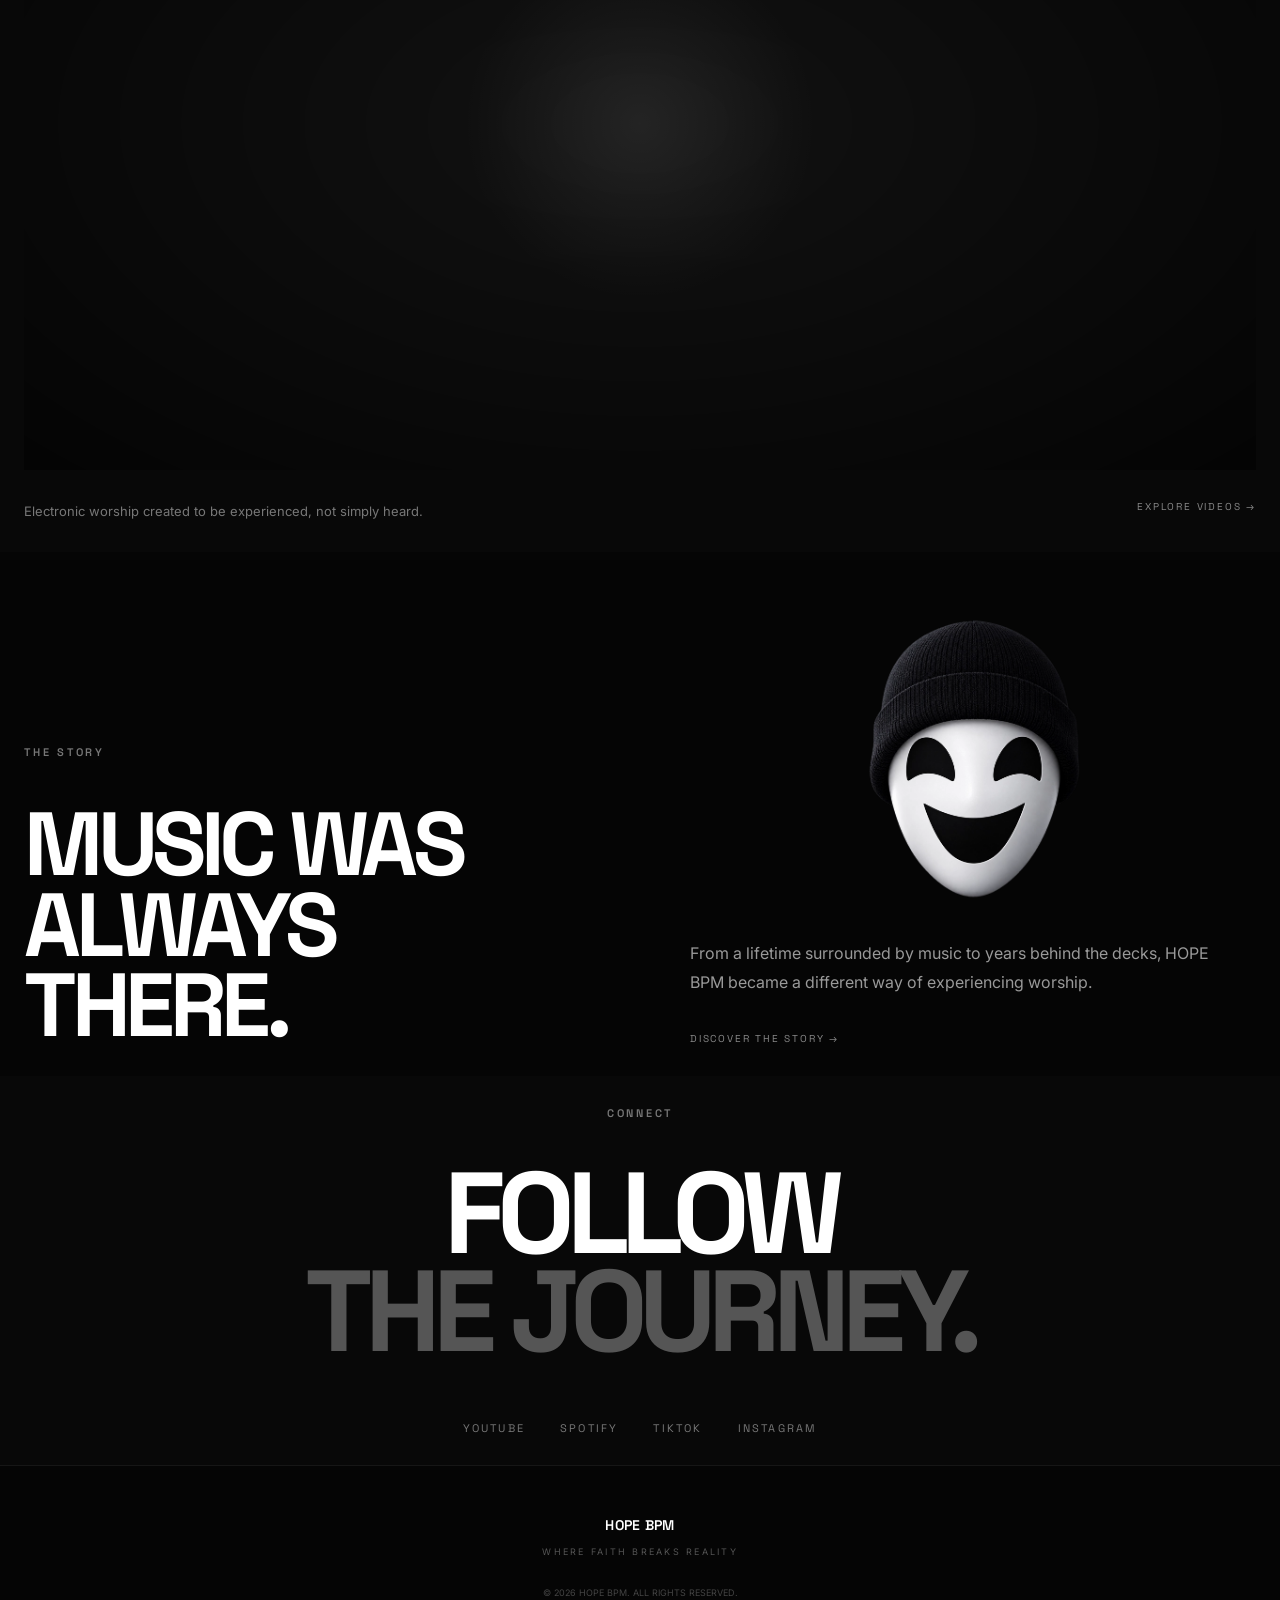
==== commit ba13df1a: "Update index.html" ====
--- a/index.html
+++ b/index.html
@@ -327,7 +327,7 @@
 
 
         <!-- =====================================================
-             LATEST RELEASE
+             LATEST RELEASES
              ===================================================== -->
 
         <section
@@ -340,9 +340,102 @@
 
 
                 <p class="section-label">
-                    LATEST RELEASE
+                    LATEST RELEASES
                 </p>
 
+                <!-- =====================================================
+             RELEASE 1
+             ===================================================== -->
+                
+                <div class="release-grid">
+
+
+                    <!-- ARTWORK -->
+
+                    <div class="release-artwork">
+
+
+                        <img
+                            src="assets/alive-cover.webp"
+                            alt="Whole — HOPE BPM Meets Fleiva"
+                            class="release-cover"
+                        >
+
+
+                    </div>
+
+
+
+                    <!-- RELEASE INFORMATION -->
+
+                    <div class="release-info">
+
+
+                        <p class="release-number">
+                            10 / 2026
+                        </p>
+
+
+                        <h2>
+                            WHOLE
+                        </h2>
+
+
+                        <p class="artist">
+                            HOPE BPM
+                        </p>
+
+
+                        <p class="release-description">
+
+                            A modern Christian Tech House video with unpredictable, visually striking scenes, 
+                            centered on the message: With Jesus, I am whole. No matter how many scars we carry or 
+                            how broken we may feel, Jesus gives us the strength to overcome, the grace to heal, 
+                            and the hope to become new again.
+
+                        </p>
+
+
+                        <div class="release-buttons">
+
+
+                            <!-- SPOTIFY -->
+
+                            <a
+                                href="https://open.spotify.com/track/5dJQZyxbIYTCYzf93cidUo?si=fcd90a11ccb54e63"
+                                class="button button-primary"
+                                target="_blank"
+                                rel="noopener noreferrer"
+                            >
+                                LISTEN ON SPOTIFY
+                            </a>
+
+
+                            <!-- YOUTUBE -->
+
+                            <a
+                                href="https://youtu.be/bVjfbisA6Vc"
+                                class="text-link"
+                                target="_blank"
+                                rel="noopener noreferrer"
+                            >
+                                WATCH ON YOUTUBE →
+                            </a>
+
+
+                        </div>
+
+
+                    </div>
+
+
+                </div>
+
+
+            </div>
+          <!-- =====================================================
+             RELEASE 2
+             ===================================================== -->
 
                 <div class="release-grid">
 
@@ -431,6 +524,7 @@
             </div>
 
 
+            
         </section>
 
 
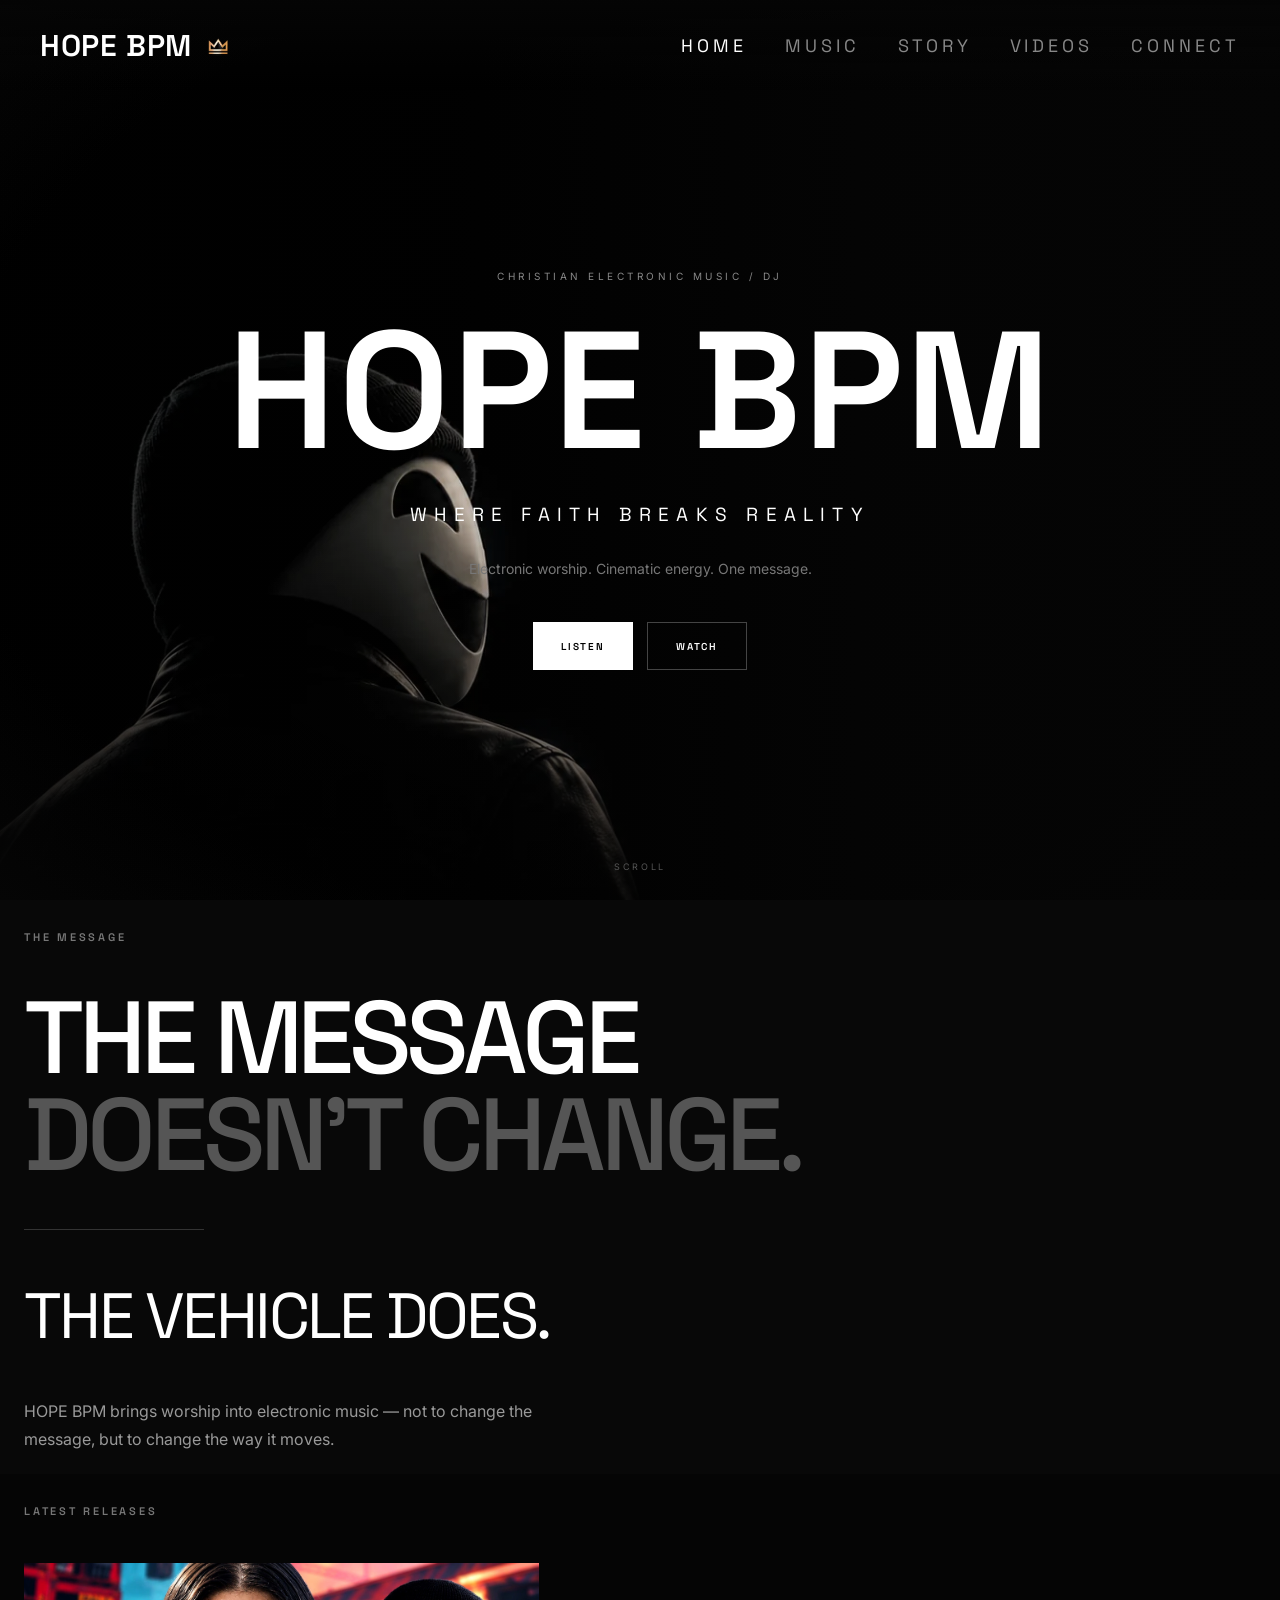
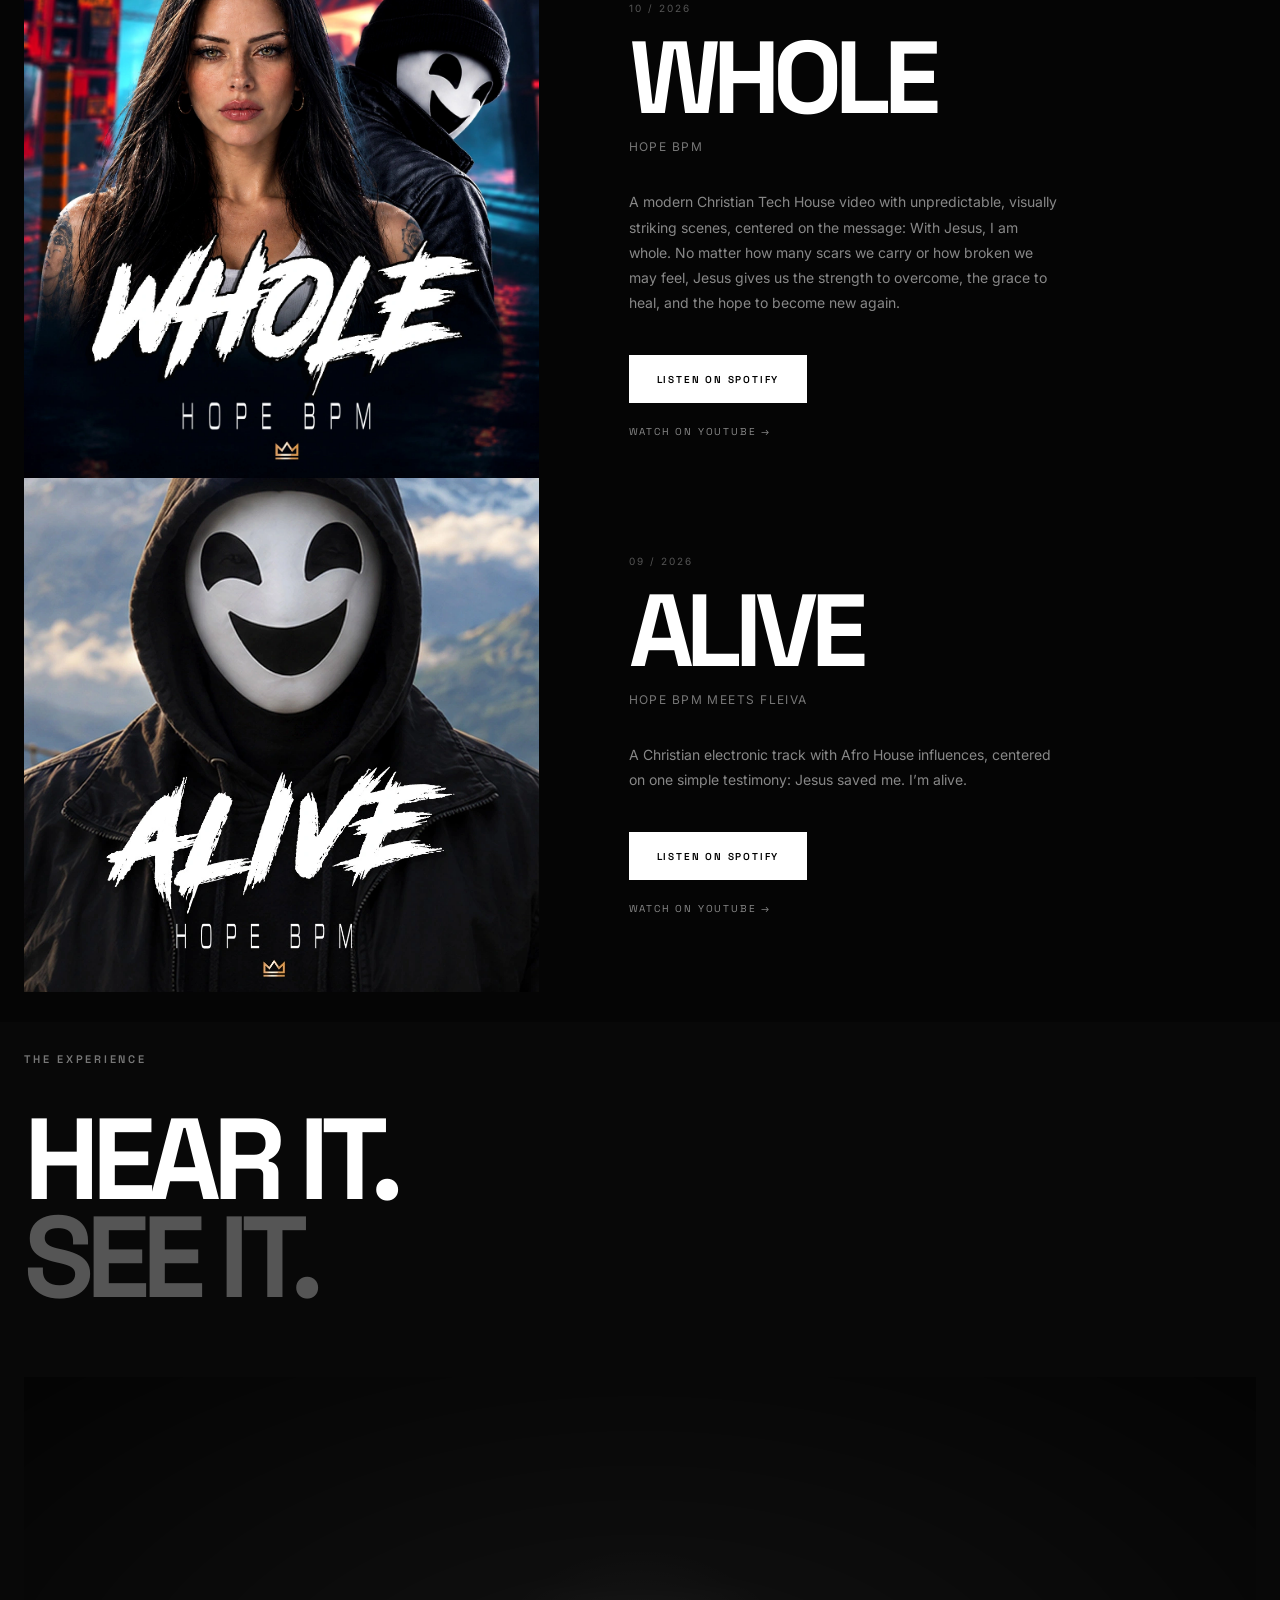
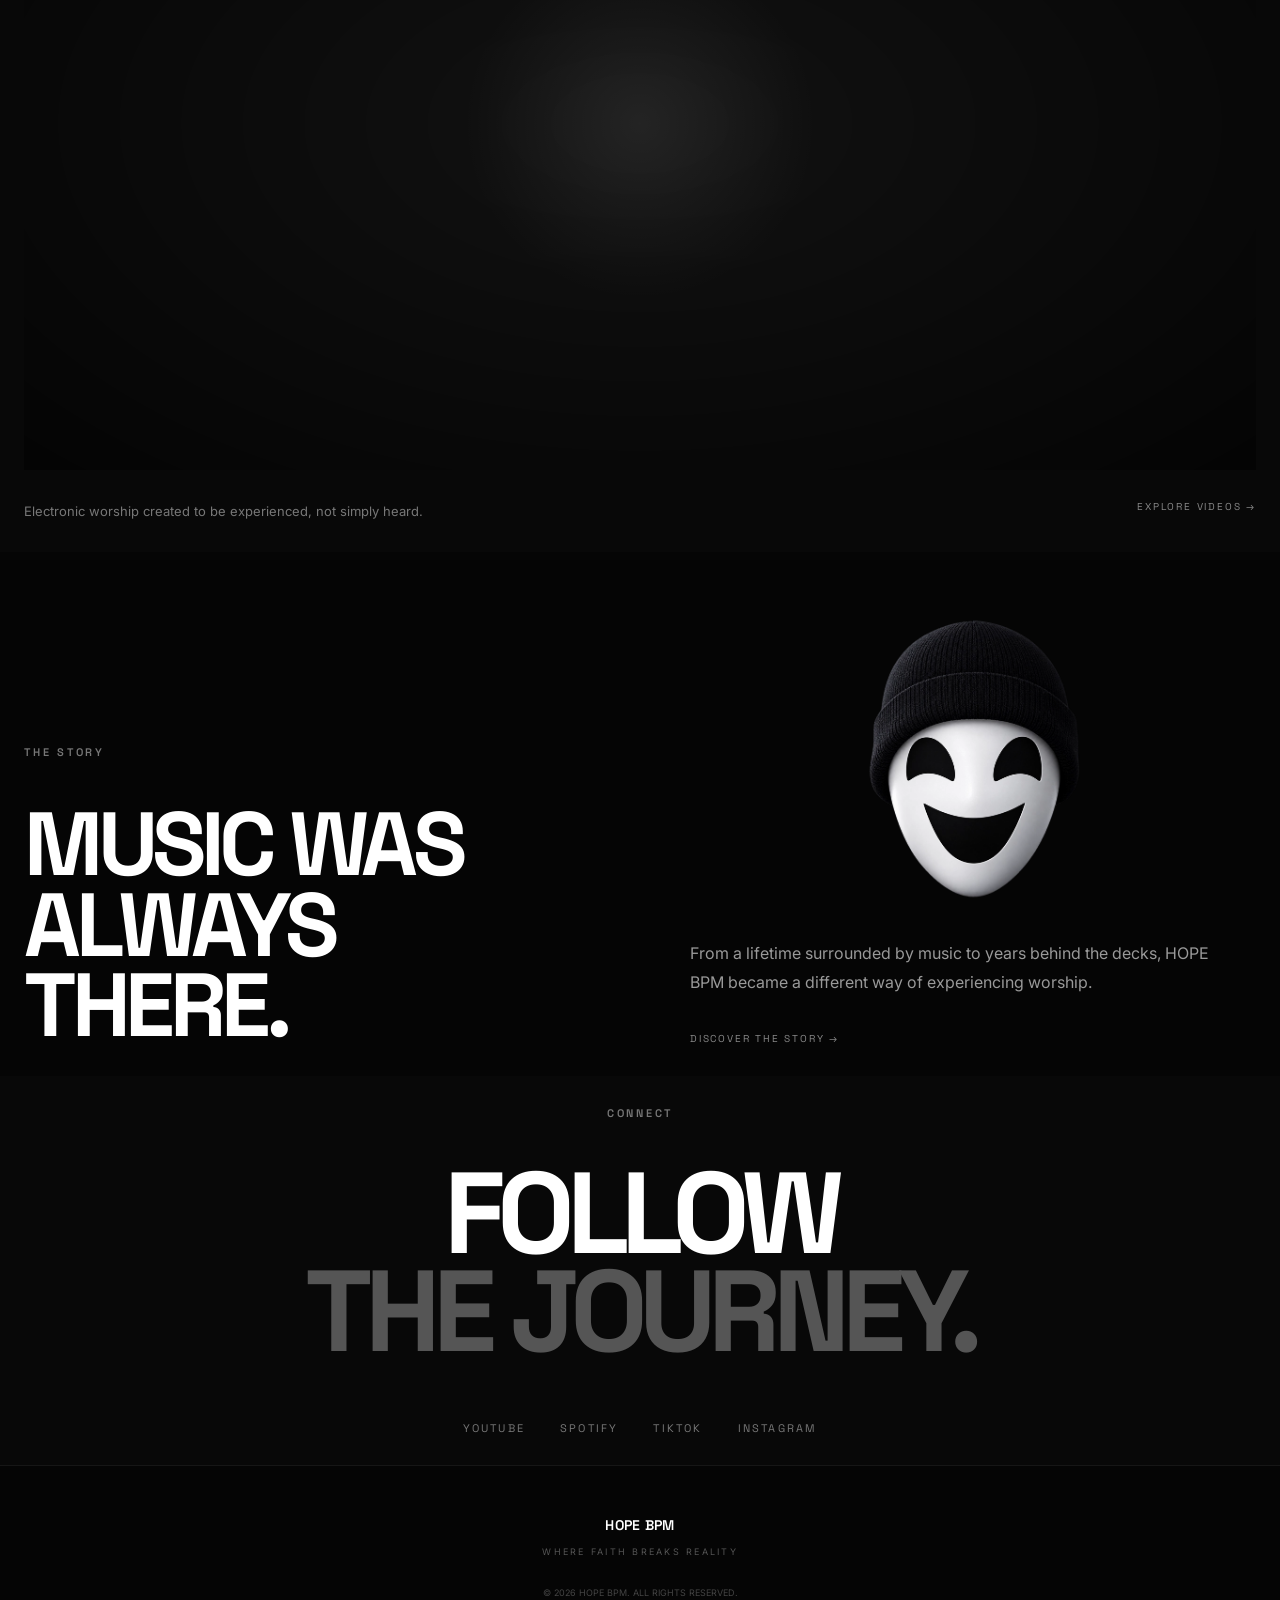
==== commit 1f9927a7: "Update index.html" ====
--- a/index.html
+++ b/index.html
@@ -356,7 +356,7 @@
 
 
                         <img
-                            src="assets/alive-cover.webp"
+                            src="assets/whole-cover.webp"
                             alt="Whole — HOPE BPM Meets Fleiva"
                             class="release-cover"
                         >
